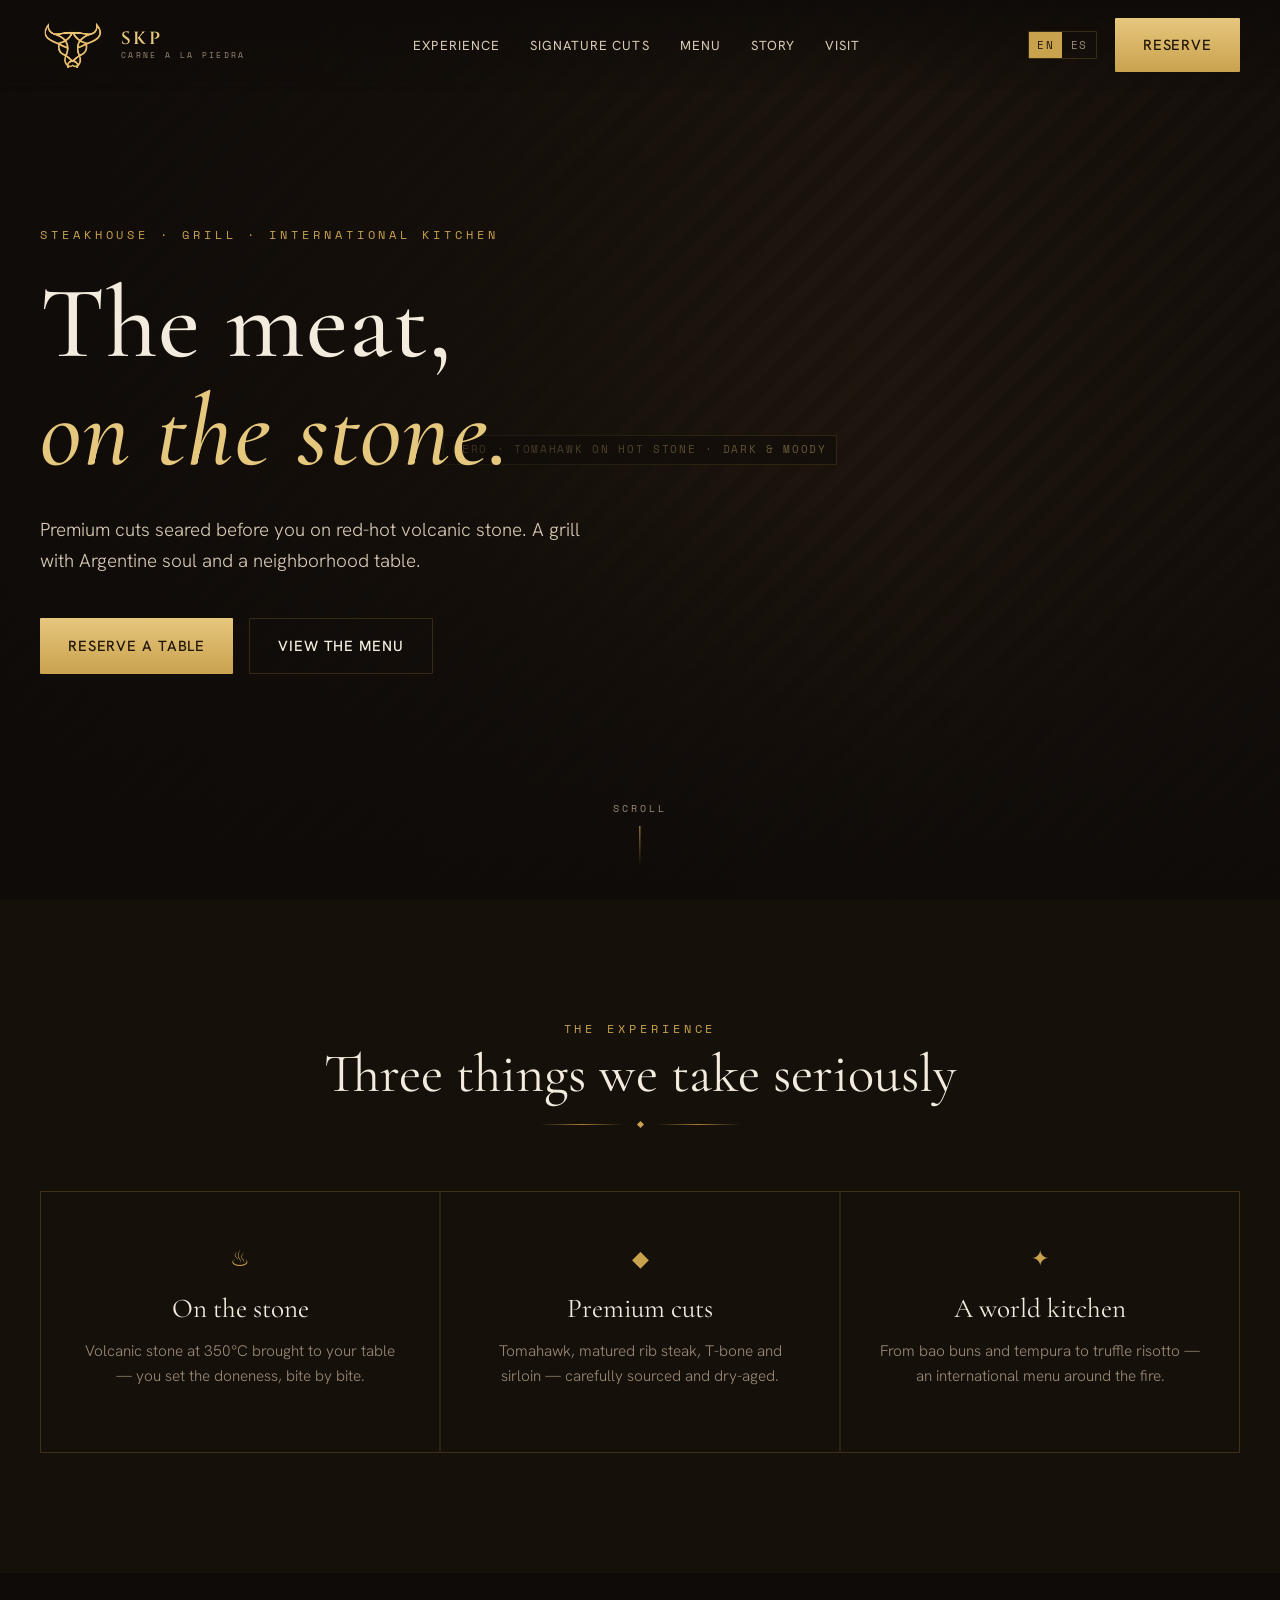
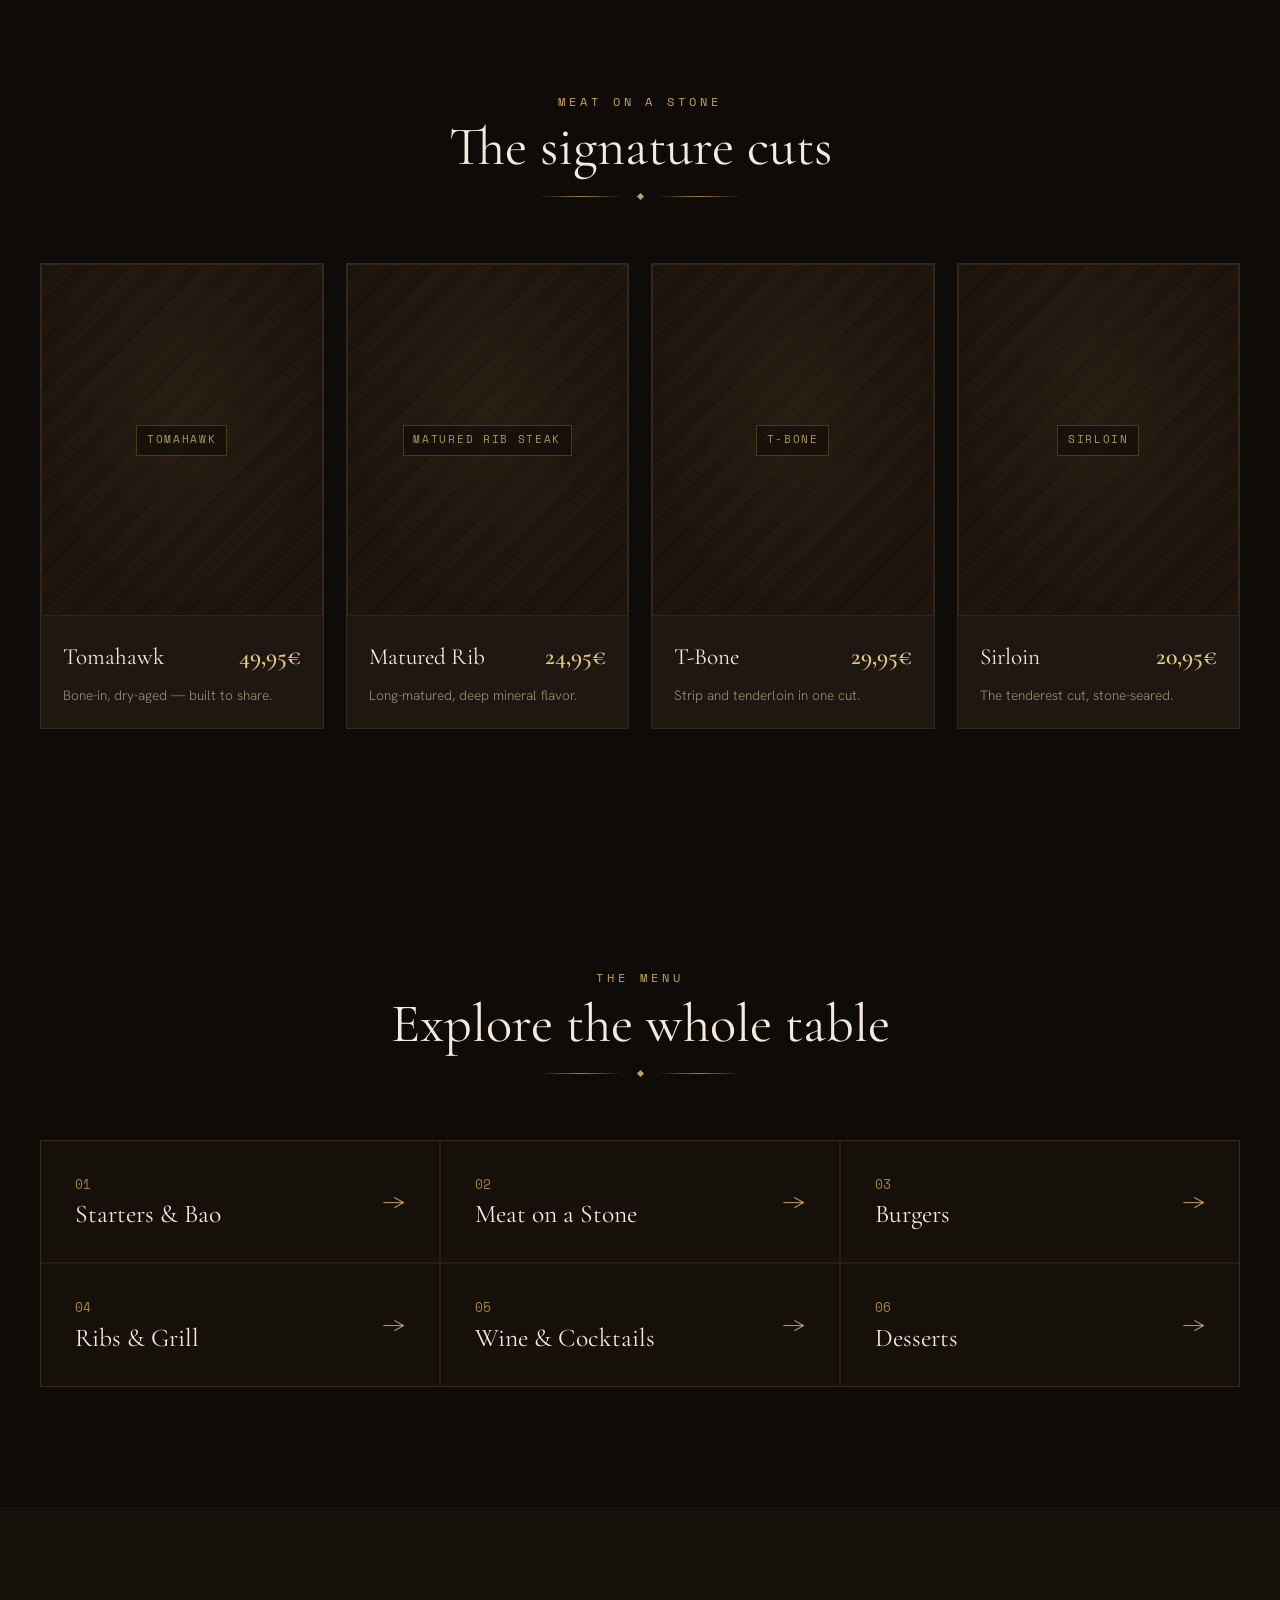
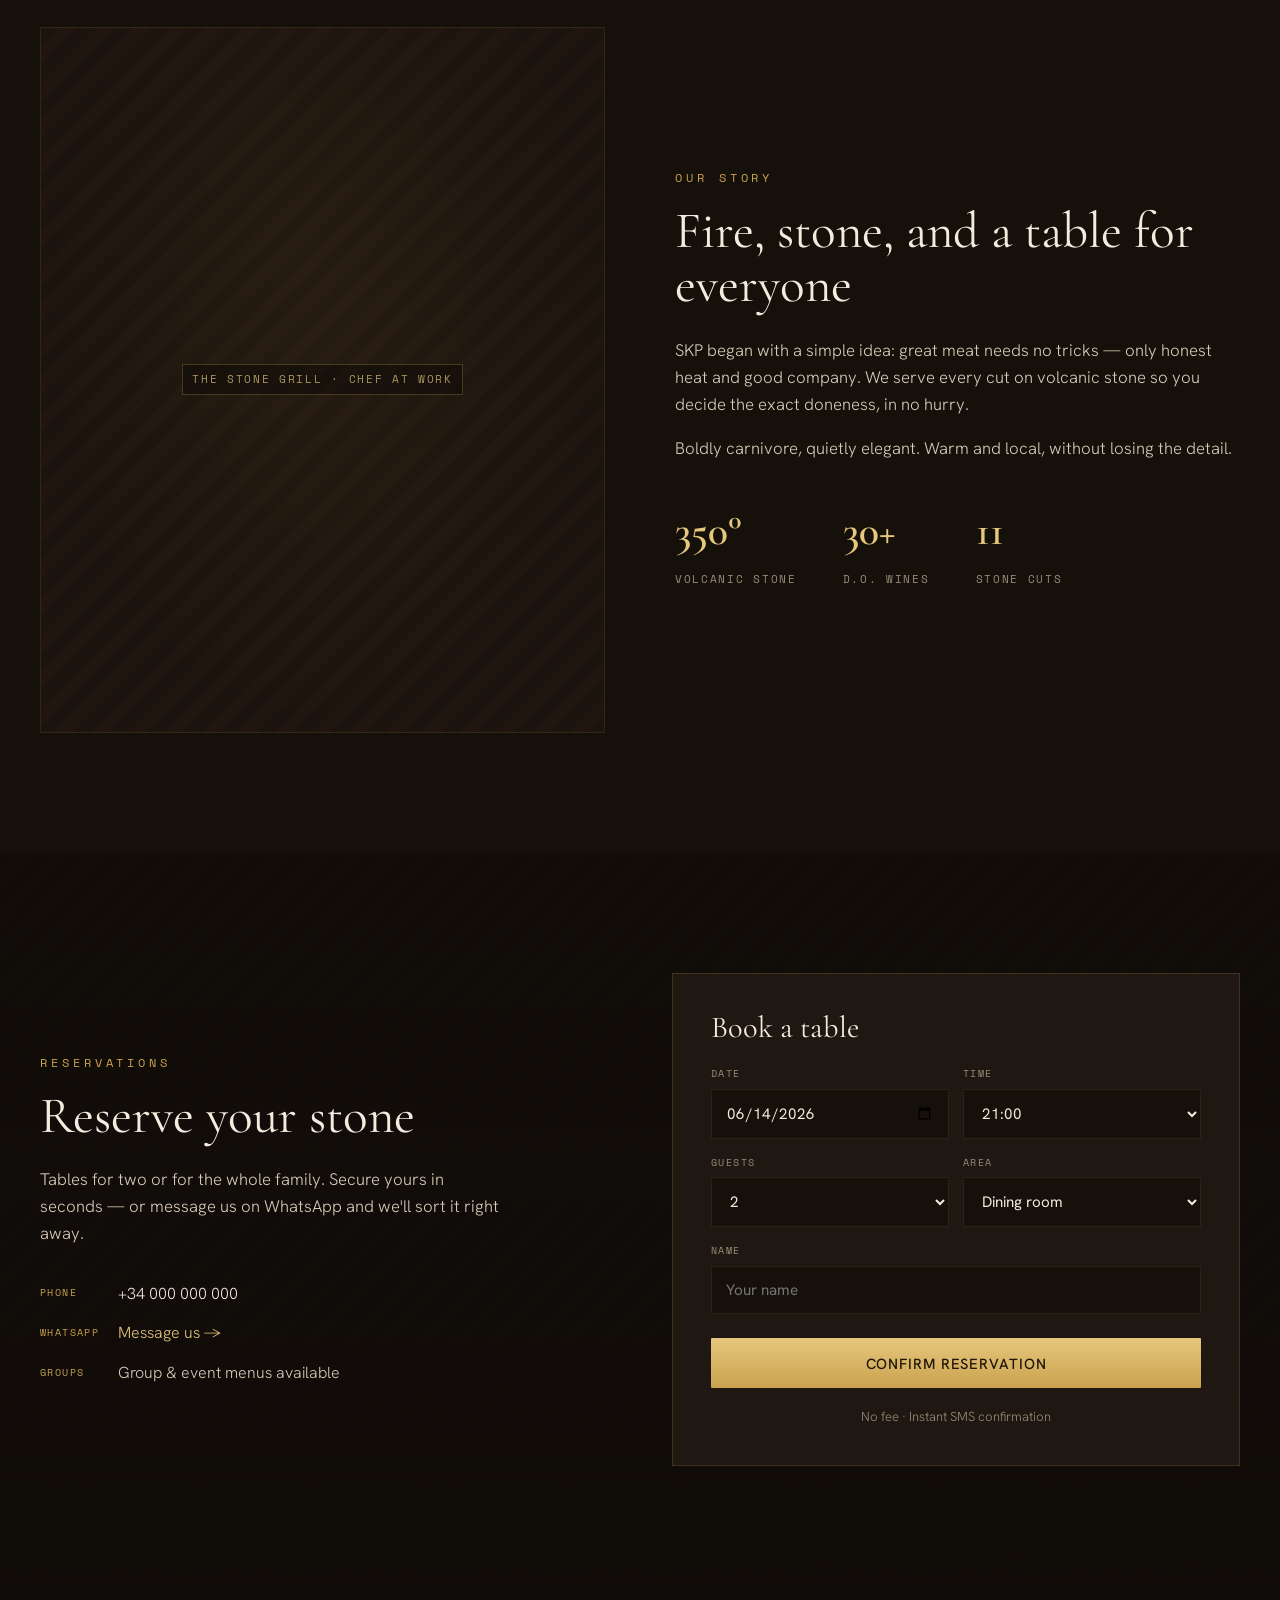
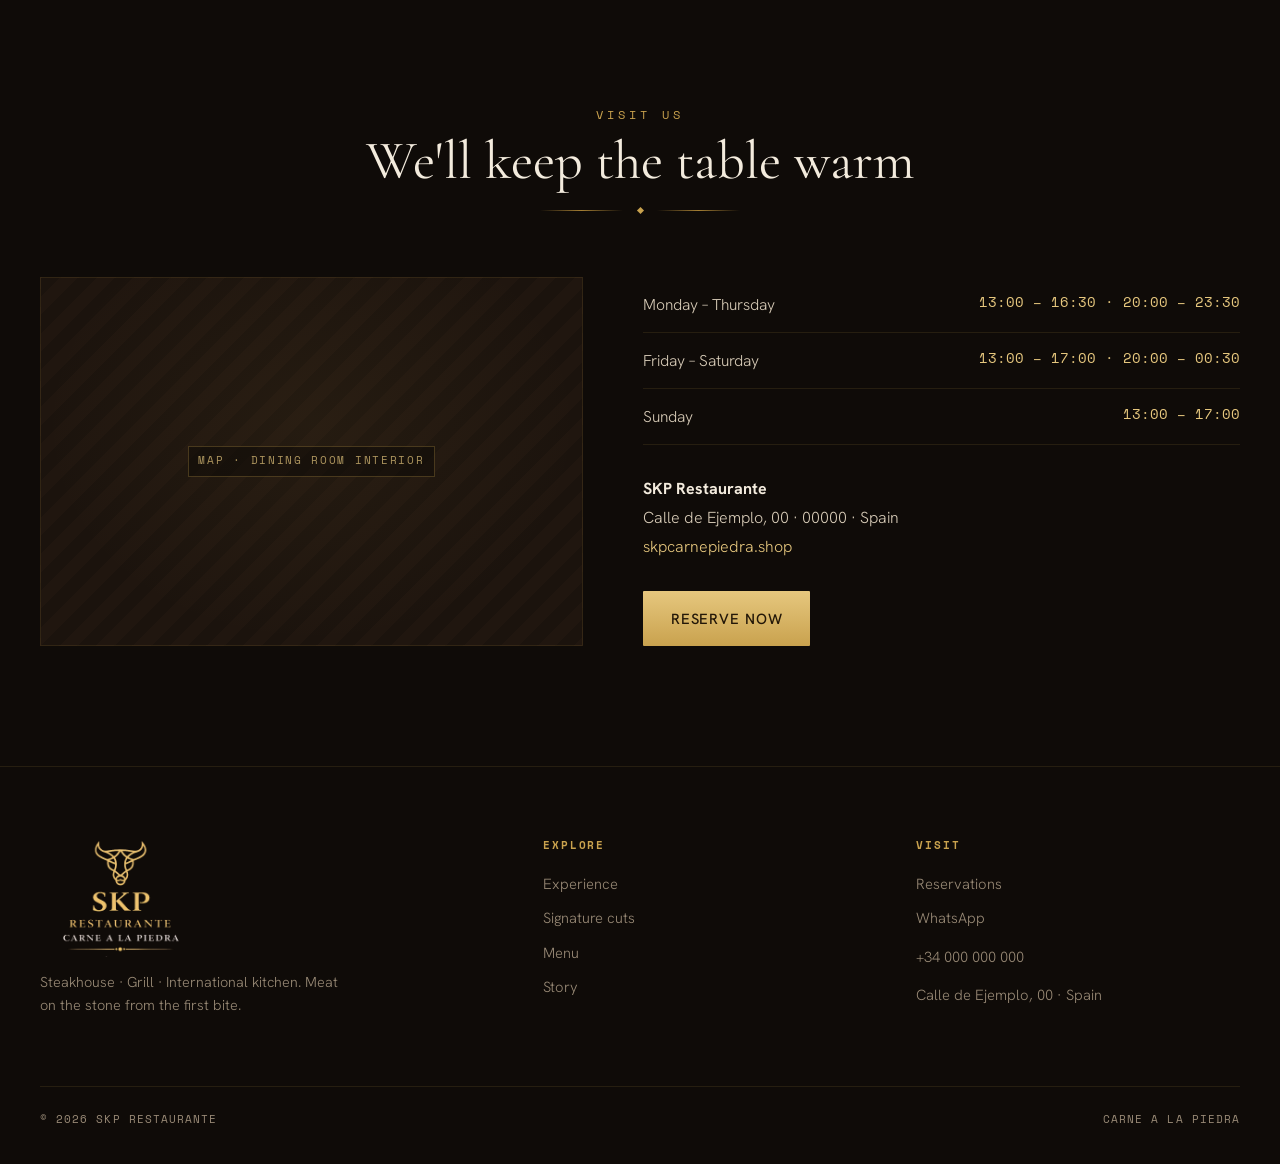
==== SKP Homepage.html @ 0aa17bb0 "initial version" ====
<!DOCTYPE html>
<html lang="en">
<head>
<meta charset="UTF-8">
<meta name="viewport" content="width=device-width, initial-scale=1.0">
<title>SKP Restaurante · Carne a la Piedra</title>
<link rel="stylesheet" href="assets/skp.css">
<style>
/* ===== Homepage ===== */
.wrap{max-width:1280px;margin:0 auto;padding:0 40px}
section{position:relative}

/* header */
.nav{position:fixed;top:0;left:0;right:0;z-index:50;transition:.35s;
  background:linear-gradient(180deg,rgba(15,11,8,.85),rgba(15,11,8,0));backdrop-filter:blur(2px)}
.nav.solid{background:rgba(15,11,8,.94);backdrop-filter:blur(10px);border-bottom:1px solid var(--line-soft)}
.nav-in{max-width:1280px;margin:0 auto;padding:18px 40px;display:flex;align-items:center;justify-content:space-between;gap:24px}
.nav-logo{display:flex;align-items:center;gap:12px}
.nav-logo img{height:46px;width:auto}
.nav-logo .wm{display:flex;flex-direction:column;line-height:1}
.nav-logo .wm b{font-family:var(--f-brand);font-weight:600;color:var(--gold-bright);letter-spacing:.14em;font-size:1.1rem}
.nav-logo .wm span{font-family:var(--f-mono);font-size:.52rem;letter-spacing:.28em;color:var(--muted);text-transform:uppercase;margin-top:3px}
.nav-links{display:flex;align-items:center;gap:30px;font-size:.82rem;letter-spacing:.08em;text-transform:uppercase;color:var(--smoke)}
.nav-links a{transition:.2s;font-weight:400}
.nav-links a:hover{color:var(--gold-bright)}
.nav-right{display:flex;align-items:center;gap:18px}
.nav-tog{display:none;background:none;border:none;color:var(--gold);font-size:1.5rem;cursor:pointer}

/* hero */
.hero{min-height:100vh;display:flex;align-items:center;overflow:hidden}
.hero .ph{position:absolute;inset:0;border:none}
.hero-grad{position:absolute;inset:0;background:
  linear-gradient(90deg,rgba(15,11,8,.92) 0%,rgba(15,11,8,.72) 38%,rgba(15,11,8,.35) 70%,rgba(15,11,8,.6) 100%),
  linear-gradient(0deg,rgba(15,11,8,.9),transparent 45%)}
.hero-in{position:relative;max-width:1280px;margin:0 auto;padding:0 40px;width:100%}
.hero-eye{margin-bottom:26px}
.hero h1{font-family:var(--f-display);font-weight:500;font-size:clamp(3rem,8vw,7rem);color:var(--cream);letter-spacing:.01em}
.hero h1 em{font-style:italic;color:var(--gold-bright);display:block}
.hero p.lead{max-width:540px;margin:30px 0 0;font-size:1.18rem;color:var(--smoke);font-weight:300}
.hero-cta{display:flex;gap:16px;margin-top:42px;flex-wrap:wrap}
.scroll-hint{position:absolute;bottom:34px;left:50%;transform:translateX(-50%);font-family:var(--f-mono);
  font-size:.6rem;letter-spacing:.3em;color:var(--muted);text-transform:uppercase;display:flex;flex-direction:column;align-items:center;gap:10px}
.scroll-hint::after{content:"";width:1px;height:40px;background:linear-gradient(var(--gold),transparent);animation:drop 2s infinite}
@keyframes drop{0%{opacity:0;transform:scaleY(.3)}50%{opacity:1}100%{opacity:0;transform:scaleY(1)}}

/* section heading */
.sec-head{text-align:center;max-width:720px;margin:0 auto 64px}
.sec-head .rule{margin:18px auto 0;max-width:200px}
.sec-head h2{font-family:var(--f-display);font-size:clamp(2.2rem,4.4vw,3.4rem);margin-top:8px}
.sec-pad{padding:120px 0}

/* pillars */
.pillars{display:grid;grid-template-columns:repeat(3,1fr);gap:2px;background:var(--line-soft);border:1px solid var(--line-soft)}
.pillar{background:var(--ink);padding:48px 38px;text-align:center}
.pillar .ic{font-family:var(--f-mono);color:var(--gold);font-size:1.4rem;margin-bottom:20px}
.pillar h3{font-family:var(--f-display);font-size:1.7rem;margin-bottom:14px;color:var(--cream)}
.pillar p{font-size:.96rem;color:var(--muted)}

/* signature cuts */
.cuts{display:grid;grid-template-columns:repeat(4,1fr);gap:22px}
.cut{background:var(--coal);border:1px solid var(--line-soft);transition:.3s}
.cut:hover{border-color:var(--line);transform:translateY(-4px)}
.cut .ph{aspect-ratio:4/5}
.cut-body{padding:22px}
.cut-body .top{display:flex;justify-content:space-between;align-items:baseline;gap:10px}
.cut h4{font-family:var(--f-display);font-size:1.45rem;color:var(--cream)}
.cut .price{font-family:var(--f-display);font-size:1.5rem;color:var(--gold-bright);font-weight:600;white-space:nowrap}
.cut p{font-size:.85rem;color:var(--muted);margin:8px 0 0}

/* menu teaser */
.teaser{background:var(--char)}
.cat-grid{display:grid;grid-template-columns:repeat(3,1fr);gap:2px;background:var(--line-soft);border:1px solid var(--line-soft)}
.cat{background:var(--ink);padding:34px;display:flex;justify-content:space-between;align-items:center;transition:.25s;cursor:pointer}
.cat:hover{background:var(--coal)}
.cat .n{font-family:var(--f-mono);color:var(--gold-deep);font-size:.8rem}
.cat h4{font-family:var(--f-display);font-size:1.6rem;margin-top:6px}
.cat .ar{color:var(--gold);font-size:1.3rem;transition:.25s}
.cat:hover .ar{transform:translateX(6px)}

/* story */
.story{display:grid;grid-template-columns:1fr 1fr;gap:70px;align-items:center}
.story .ph{aspect-ratio:4/5}
.story h2{font-family:var(--f-display);font-size:clamp(2.2rem,4vw,3.2rem);margin:18px 0 24px}
.story p{font-size:1.05rem;color:var(--smoke);margin-bottom:18px}
.story .stat-row{display:flex;gap:46px;margin-top:36px}
.story .stat b{font-family:var(--f-display);font-size:2.6rem;color:var(--gold-bright);display:block;font-weight:600}
.story .stat span{font-family:var(--f-mono);font-size:.66rem;letter-spacing:.16em;text-transform:uppercase;color:var(--muted)}

/* reservation band */
.reserve{background:
  linear-gradient(rgba(15,11,8,.82),rgba(15,11,8,.92)),
  repeating-linear-gradient(135deg,#1b130d 0,#1b130d 13px,#20160f 13px,#20160f 26px)}
.res-in{display:grid;grid-template-columns:1fr 1fr;gap:64px;align-items:center}
.res-card{background:var(--coal);border:1px solid var(--line);padding:38px}
.res-card h3{font-family:var(--f-display);font-size:1.9rem;margin-bottom:22px}
.field{margin-bottom:16px}
.field label{display:block;font-family:var(--f-mono);font-size:.62rem;letter-spacing:.14em;text-transform:uppercase;color:var(--muted);margin-bottom:7px}
.field input,.field select{width:100%;background:var(--ink);border:1px solid var(--line-soft);color:var(--cream);
  padding:13px 14px;font-family:var(--f-body);font-size:.95rem;border-radius:1px;transition:.2s}
.field input:focus,.field select:focus{outline:none;border-color:var(--gold)}
.field-row{display:grid;grid-template-columns:1fr 1fr;gap:14px}
.res-card .btn{width:100%;justify-content:center;margin-top:8px}
.res-alt{margin-top:18px;text-align:center;font-size:.82rem;color:var(--muted)}
.res-alt a{color:var(--gold-bright);border-bottom:1px solid var(--line)}
.res-copy h2{font-family:var(--f-display);font-size:clamp(2.2rem,4vw,3.2rem);margin:18px 0 22px}
.res-copy p{font-size:1.05rem;color:var(--smoke);max-width:460px}
.res-contact{margin-top:34px;display:flex;flex-direction:column;gap:14px}
.res-contact .row{display:flex;align-items:center;gap:14px;font-size:1rem}
.res-contact .row .k{font-family:var(--f-mono);font-size:.62rem;letter-spacing:.14em;text-transform:uppercase;color:var(--gold);width:64px}

/* visit */
.visit{display:grid;grid-template-columns:1fr 1.1fr;gap:60px;align-items:stretch}
.visit .ph{min-height:360px}
.hours{display:flex;flex-direction:column;gap:0}
.hours .hrow{display:flex;justify-content:space-between;padding:15px 0;border-bottom:1px solid var(--line-soft);font-size:.98rem}
.hours .hrow span:first-child{color:var(--smoke)}
.hours .hrow span:last-child{color:var(--gold-bright);font-family:var(--f-mono);font-size:.85rem}
.hours .addr{margin-top:30px;font-size:1rem;color:var(--smoke);line-height:1.8}

/* footer */
footer{background:var(--char);border-top:1px solid var(--line-soft);padding:70px 0 36px}
.foot-top{display:grid;grid-template-columns:1.4fr 1fr 1fr;gap:50px;align-items:start}
.foot-logo img{height:120px;width:auto;margin-bottom:8px}
.foot-col h5{font-family:var(--f-mono);font-size:.66rem;letter-spacing:.18em;text-transform:uppercase;color:var(--gold);margin:0 0 18px}
.foot-col a,.foot-col p{display:block;font-size:.92rem;color:var(--muted);margin-bottom:11px;transition:.2s}
.foot-col a:hover{color:var(--gold-bright)}
.foot-bottom{margin-top:54px;padding-top:24px;border-top:1px solid var(--line-soft);display:flex;justify-content:space-between;font-family:var(--f-mono);font-size:.66rem;letter-spacing:.1em;color:var(--muted);text-transform:uppercase}

@media(max-width:900px){
  .wrap,.nav-in,.hero-in{padding-left:20px;padding-right:20px}
  .nav-links{display:none}
  .nav-tog{display:block}
  /* Compact nav logo on mobile — hide subtitle, shrink logo */
  .nav-logo img{height:36px}
  .nav-logo{gap:8px}
  .nav-logo .wm span{display:none}
  .nav-logo .wm b{font-size:.95rem}
  .nav-in{padding-top:13px;padding-bottom:13px;gap:12px}
  /* Compact right side */
  .nav-right{gap:10px}
  /* Sections */
  .pillars,.cuts,.cat-grid{grid-template-columns:1fr}
  .story,.res-in,.visit{grid-template-columns:1fr;gap:40px}
  .sec-pad{padding:72px 0}
  .sec-head{margin-bottom:44px}
  /* Shorter image placeholders on mobile */
  .cut .ph{aspect-ratio:3/2}
  .story .ph,.visit .ph{aspect-ratio:16/9}
  /* Hero */
  .hero-in{padding-top:100px}
  .hero p.lead{font-size:1rem}
  .hero-cta{flex-direction:column;gap:12px}
  .hero-cta .btn{width:100%;justify-content:center;text-align:center}
  /* Story stats */
  .story .stat-row{gap:28px}
  .story .stat b{font-size:2rem}
  /* Reservation form — stack field pairs */
  .field-row{grid-template-columns:1fr}
  .res-card{padding:26px 20px}
  /* Visit hours — allow time to wrap */
  .hours .hrow{flex-direction:column;gap:4px;align-items:flex-start}
  .hours .hrow span:last-child{font-size:.8rem}
  /* Footer */
  .foot-top{grid-template-columns:1fr;gap:36px}
  .foot-bottom{flex-direction:column;gap:10px}
  .foot-logo img{height:88px}
  /* Scroll anchor offset for fixed nav (~66px) */
  #experience,#cuts,#story,#reserve,#visit{scroll-margin-top:70px}
  /* Reduce section heading gap */
  .cat{padding:22px 20px}
  .cat h4{font-size:1.35rem}
  /* Pillar padding */
  .pillar{padding:36px 24px}
}
</style>
</head>
<body>

<!-- NAV -->
<nav class="nav" id="nav">
  <div class="nav-in">
    <a class="nav-logo" href="#top">
      <img src="assets/skp-bull.png" alt="SKP">
      <span class="wm"><b>SKP</b><span data-es="Carne a la Piedra">Carne a la Piedra</span></span>
    </a>
    <div class="nav-links">
      <a href="#experience" data-es="Experiencia">Experience</a>
      <a href="#cuts" data-es="Cortes">Signature Cuts</a>
      <a href="SKP Menu.html" data-es="Carta">Menu</a>
      <a href="#story" data-es="Historia">Story</a>
      <a href="#visit" data-es="Visítanos">Visit</a>
    </div>
    <div class="nav-right">
      <div class="lang-pick">
        <button class="lang-btn" data-lang="en">EN</button>
        <button class="lang-btn" data-lang="es">ES</button>
      </div>
      <a href="#reserve" class="btn btn-gold" data-es="Reservar">Reserve</a>
    </div>
  </div>
</nav>

<span id="top"></span>

<!-- HERO -->
<header class="hero">
  <div class="ph" data-label="HERO · TOMAHAWK ON HOT STONE · DARK & MOODY"></div>
  <div class="hero-grad"></div>
  <div class="hero-in">
    <div class="eyebrow hero-eye" data-es="Steakhouse · Parrilla · Cocina Internacional">Steakhouse · Grill · International Kitchen</div>
    <h1><span data-es="La carne,">The meat,</span><em data-es="sobre la piedra.">on the stone.</em></h1>
    <p class="lead" data-es="Cortes premium sellados ante ti sobre piedra volcánica al rojo. Una parrilla con alma argentina y mesa de barrio.">Premium cuts seared before you on red-hot volcanic stone. A grill with Argentine soul and a neighborhood table.</p>
    <div class="hero-cta">
      <a href="#reserve" class="btn btn-gold" data-es="Reservar mesa">Reserve a table</a>
      <a href="SKP Menu.html" class="btn btn-ghost" data-es="Ver la carta">View the menu</a>
    </div>
  </div>
  <div class="scroll-hint" data-es="Desliza">Scroll</div>
</header>

<!-- EXPERIENCE -->
<section id="experience" class="sec-pad">
  <div class="wrap">
    <div class="sec-head">
      <div class="eyebrow" data-es="La experiencia">The experience</div>
      <h2 data-es="Tres cosas que hacemos en serio">Three things we take seriously</h2>
      <div class="rule"><span class="dot"></span></div>
    </div>
    <div class="pillars">
      <div class="pillar">
        <div class="ic">♨</div>
        <h3 data-es="A la piedra">On the stone</h3>
        <p data-es="Piedra volcánica a 350°C servida en tu mesa: tú marcas el punto, bocado a bocado.">Volcanic stone at 350°C brought to your table — you set the doneness, bite by bite.</p>
      </div>
      <div class="pillar">
        <div class="ic">◆</div>
        <h3 data-es="Cortes premium">Premium cuts</h3>
        <p data-es="Tomahawk, chuletón madurado, T-bone y solomillo seleccionados de ganadería y maduración cuidada.">Tomahawk, matured rib steak, T-bone and sirloin — carefully sourced and dry-aged.</p>
      </div>
      <div class="pillar">
        <div class="ic">✦</div>
        <h3 data-es="Cocina del mundo">A world kitchen</h3>
        <p data-es="De los bao y la tempura al risotto de trufa: una carta internacional alrededor de la brasa.">From bao buns and tempura to truffle risotto — an international menu around the fire.</p>
      </div>
    </div>
  </div>
</section>

<!-- SIGNATURE CUTS -->
<section id="cuts" class="sec-pad" style="background:var(--char)">
  <div class="wrap">
    <div class="sec-head">
      <div class="eyebrow" data-es="Carnes a la piedra">Meat on a stone</div>
      <h2 data-es="Los cortes de la casa">The signature cuts</h2>
      <div class="rule"><span class="dot"></span></div>
    </div>
    <div class="cuts">
      <article class="cut">
        <div class="ph" data-label="TOMAHAWK"></div>
        <div class="cut-body">
          <div class="top"><h4>Tomahawk</h4><span class="price">49,95€</span></div>
          <p data-es="Buey madurado al hueso, para compartir.">Bone-in, dry-aged — built to share.</p>
        </div>
      </article>
      <article class="cut">
        <div class="ph" data-label="MATURED RIB STEAK"></div>
        <div class="cut-body">
          <div class="top"><h4 data-es="Chuletón madurado">Matured Rib</h4><span class="price">24,95€</span></div>
          <p data-es="Maduración prolongada, sabor profundo.">Long-matured, deep mineral flavor.</p>
        </div>
      </article>
      <article class="cut">
        <div class="ph" data-label="T-BONE"></div>
        <div class="cut-body">
          <div class="top"><h4>T-Bone</h4><span class="price">29,95€</span></div>
          <p data-es="Lomo y solomillo en un solo corte.">Strip and tenderloin in one cut.</p>
        </div>
      </article>
      <article class="cut">
        <div class="ph" data-label="SIRLOIN"></div>
        <div class="cut-body">
          <div class="top"><h4 data-es="Solomillo">Sirloin</h4><span class="price">20,95€</span></div>
          <p data-es="El corte más tierno, sobre piedra.">The tenderest cut, stone-seared.</p>
        </div>
      </article>
    </div>
  </div>
</section>

<!-- MENU TEASER -->
<section class="teaser sec-pad">
  <div class="wrap">
    <div class="sec-head">
      <div class="eyebrow" data-es="La carta">The menu</div>
      <h2 data-es="Explora toda la mesa">Explore the whole table</h2>
      <div class="rule"><span class="dot"></span></div>
    </div>
    <div class="cat-grid">
      <a class="cat" href="SKP Menu.html">
        <div><div class="n">01</div><h4 data-es="Entrantes &amp; Bao">Starters &amp; Bao</h4></div><span class="ar">→</span>
      </a>
      <a class="cat" href="SKP Menu.html">
        <div><div class="n">02</div><h4 data-es="Carnes a la Piedra">Meat on a Stone</h4></div><span class="ar">→</span>
      </a>
      <a class="cat" href="SKP Menu.html">
        <div><div class="n">03</div><h4 data-es="Hamburguesas">Burgers</h4></div><span class="ar">→</span>
      </a>
      <a class="cat" href="SKP Menu.html">
        <div><div class="n">04</div><h4 data-es="Costillas &amp; Parrilla">Ribs &amp; Grill</h4></div><span class="ar">→</span>
      </a>
      <a class="cat" href="SKP Menu.html">
        <div><div class="n">05</div><h4 data-es="Vinos &amp; Cócteles">Wine &amp; Cocktails</h4></div><span class="ar">→</span>
      </a>
      <a class="cat" href="SKP Menu.html">
        <div><div class="n">06</div><h4 data-es="Postres">Desserts</h4></div><span class="ar">→</span>
      </a>
    </div>
  </div>
</section>

<!-- STORY -->
<section id="story" class="sec-pad">
  <div class="wrap">
    <div class="story">
      <div class="ph" data-label="THE STONE GRILL · CHEF AT WORK"></div>
      <div>
        <div class="eyebrow" data-es="Nuestra historia">Our story</div>
        <h2 data-es="Fuego, piedra y una mesa para todos">Fire, stone, and a table for everyone</h2>
        <p data-es="SKP nació de una idea simple: la mejor carne no necesita artificio, solo calor honesto y buena compañía. Servimos cada corte sobre piedra volcánica para que tú decidas el punto exacto, sin prisa.">SKP began with a simple idea: great meat needs no tricks — only honest heat and good company. We serve every cut on volcanic stone so you decide the exact doneness, in no hurry.</p>
        <p data-es="Lo carnívoro, con elegancia. Lo cercano, sin perder el detalle.">Boldly carnivore, quietly elegant. Warm and local, without losing the detail.</p>
        <div class="stat-row">
          <div class="stat"><b>350°</b><span data-es="Piedra volcánica">Volcanic stone</span></div>
          <div class="stat"><b>30+</b><span data-es="Vinos D.O.">D.O. wines</span></div>
          <div class="stat"><b>11</b><span data-es="Cortes a la piedra">Stone cuts</span></div>
        </div>
      </div>
    </div>
  </div>
</section>

<!-- RESERVE -->
<section id="reserve" class="reserve sec-pad">
  <div class="wrap">
    <div class="res-in">
      <div class="res-copy">
        <div class="eyebrow" data-es="Reservas">Reservations</div>
        <h2 data-es="Reserva tu piedra">Reserve your stone</h2>
        <p data-es="Mesas para dos o para toda la familia. Asegura la tuya en segundos — o escríbenos por WhatsApp y lo arreglamos al momento.">Tables for two or for the whole family. Secure yours in seconds — or message us on WhatsApp and we'll sort it right away.</p>
        <div class="res-contact">
          <div class="row"><span class="k" data-es="Tel.">Phone</span><a href="tel:+34000000000" style="color:var(--cream)">+34 000 000 000</a></div>
          <div class="row"><span class="k">WhatsApp</span><a href="https://wa.me/34000000000" style="color:var(--gold-bright)" data-es="Escríbenos →">Message us →</a></div>
          <div class="row"><span class="k" data-es="Grupos">Groups</span><span style="color:var(--smoke)" data-es="Menús para grupos y eventos">Group &amp; event menus available</span></div>
        </div>
      </div>
      <div class="res-card">
        <h3 data-es="Pide tu mesa">Book a table</h3>
        <div class="field-row">
          <div class="field"><label data-es="Fecha">Date</label><input type="date" value="2026-06-14"></div>
          <div class="field"><label data-es="Hora">Time</label>
            <select><option>13:30</option><option>14:00</option><option>14:30</option><option selected>21:00</option><option>21:30</option><option>22:00</option></select>
          </div>
        </div>
        <div class="field-row">
          <div class="field"><label data-es="Comensales">Guests</label>
            <select><option>1</option><option selected>2</option><option>3</option><option>4</option><option>5</option><option>6</option><option data-es="7 o más">7+</option></select>
          </div>
          <div class="field"><label data-es="Zona">Area</label>
            <select><option data-es="Salón">Dining room</option><option data-es="Terraza">Terrace</option><option data-es="Barra">Bar</option></select>
          </div>
        </div>
        <div class="field"><label data-es="Nombre">Name</label><input type="text" placeholder="Your name" data-es-ph="Tu nombre"></div>
        <button class="btn btn-gold" data-es="Confirmar reserva">Confirm reservation</button>
        <div class="res-alt" data-es="Sin coste · Confirmación inmediata por SMS">No fee · Instant SMS confirmation</div>
      </div>
    </div>
  </div>
</section>

<!-- VISIT -->
<section id="visit" class="sec-pad" style="background:var(--char)">
  <div class="wrap">
    <div class="sec-head">
      <div class="eyebrow" data-es="Visítanos">Visit us</div>
      <h2 data-es="Te esperamos en la mesa">We'll keep the table warm</h2>
      <div class="rule"><span class="dot"></span></div>
    </div>
    <div class="visit">
      <div class="ph" data-label="MAP · DINING ROOM INTERIOR"></div>
      <div>
        <div class="hours">
          <div class="hrow"><span data-es="Lunes – Jueves">Monday – Thursday</span><span>13:00 – 16:30 · 20:00 – 23:30</span></div>
          <div class="hrow"><span data-es="Viernes – Sábado">Friday – Saturday</span><span>13:00 – 17:00 · 20:00 – 00:30</span></div>
          <div class="hrow"><span data-es="Domingo">Sunday</span><span>13:00 – 17:00</span></div>
          <div class="addr">
            <strong style="color:var(--cream)" data-es="SKP Restaurante">SKP Restaurante</strong><br>
            <span data-es="Calle de Ejemplo, 00 · 00000 · España">Calle de Ejemplo, 00 · 00000 · Spain</span><br>
            <a href="https://skpcarnepiedra.shop/" style="color:var(--gold-bright)">skpcarnepiedra.shop</a>
          </div>
          <a href="#reserve" class="btn btn-gold" style="margin-top:30px;align-self:flex-start" data-es="Reservar ahora">Reserve now</a>
        </div>
      </div>
    </div>
  </div>
</section>

<!-- FOOTER -->
<footer>
  <div class="wrap">
    <div class="foot-top">
      <div class="foot-logo">
        <img src="assets/skp-lockup.png" alt="SKP Restaurante · Carne a la Piedra">
        <p style="color:var(--muted);max-width:300px;font-size:.9rem" data-es="Steakhouse · Parrilla · Cocina internacional. Carne a la piedra desde el primer bocado.">Steakhouse · Grill · International kitchen. Meat on the stone from the first bite.</p>
      </div>
      <div class="foot-col">
        <h5 data-es="Explora">Explore</h5>
        <a href="#experience" data-es="Experiencia">Experience</a>
        <a href="#cuts" data-es="Cortes">Signature cuts</a>
        <a href="SKP Menu.html" data-es="Carta">Menu</a>
        <a href="#story" data-es="Historia">Story</a>
      </div>
      <div class="foot-col">
        <h5 data-es="Visítanos">Visit</h5>
        <a href="#reserve" data-es="Reservas">Reservations</a>
        <a href="https://wa.me/34000000000">WhatsApp</a>
        <p>+34 000 000 000</p>
        <p data-es="Calle de Ejemplo, 00 · España">Calle de Ejemplo, 00 · Spain</p>
      </div>
    </div>
    <div class="foot-bottom">
      <span>© 2026 SKP Restaurante</span>
      <span data-es="Carne a la Piedra">Carne a la Piedra</span>
    </div>
  </div>
</footer>

<script src="assets/skp-lang.js"></script>
<script>
  var nav=document.getElementById('nav');
  window.addEventListener('scroll',function(){ nav.classList.toggle('solid', window.scrollY>40); });
</script>
</body>
</html>
---- assets/skp.css ----
/* ============================================================
   SKP RESTAURANTE — shared brand system
   ============================================================ */
@import url('https://fonts.googleapis.com/css2?family=Cinzel:wght@500;600;700&family=Cormorant+Garamond:ital,wght@0,400;0,500;0,600;1,400;1,500&family=Hanken+Grotesk:wght@300;400;500;600;700&family=Space+Mono:wght@400;700&display=swap');

:root{
  --char:#0F0B08; --ink:#16100B; --coal:#1F1711; --ember:#2A1F17; --ember2:#352519;
  --gold:#C9A24E; --gold-bright:#E6C77E; --gold-deep:#A47E33;
  --cream:#F3EBDD; --bone:#E8DCC8; --smoke:#D8CCB8; --muted:#9A8B77;
  --wine:#8A332E;
  --line:rgba(201,162,78,.20);
  --line-soft:rgba(201,162,78,.12);
  --f-brand:'Cinzel',serif;
  --f-display:'Cormorant Garamond',serif;
  --f-body:'Hanken Grotesk',system-ui,sans-serif;
  --f-mono:'Space Mono',ui-monospace,monospace;
}

*{box-sizing:border-box}
html{scroll-behavior:smooth}
body{margin:0;font-family:var(--f-body);background:var(--ink);color:var(--smoke);
  -webkit-font-smoothing:antialiased;line-height:1.6;font-weight:300}

h1,h2,h3,h4{margin:0;font-weight:400;line-height:1.05;color:var(--cream)}
a{color:inherit;text-decoration:none}
img{display:block;max-width:100%}

/* ---- brand typographic helpers ---- */
.brand-caps{font-family:var(--f-brand);text-transform:uppercase}
.eyebrow{font-family:var(--f-mono);font-size:.72rem;letter-spacing:.34em;text-transform:uppercase;
  color:var(--gold);font-weight:400}
.display{font-family:var(--f-display);font-weight:500;line-height:1.02;letter-spacing:.005em;color:var(--cream)}
.display em{font-style:italic;color:var(--gold-bright)}

/* ---- gold hairline divider with diamond ---- */
.rule{display:flex;align-items:center;gap:.9rem;color:var(--gold-deep)}
.rule::before,.rule::after{content:"";height:1px;flex:1;background:linear-gradient(90deg,transparent,var(--gold-deep),transparent)}
.rule .dot{width:5px;height:5px;background:var(--gold);transform:rotate(45deg)}

/* ---- buttons ---- */
.btn{display:inline-flex;align-items:center;gap:.6em;font-family:var(--f-body);font-weight:500;
  font-size:.92rem;letter-spacing:.06em;text-transform:uppercase;cursor:pointer;border:none;
  padding:1.05em 1.9em;transition:.25s ease;border-radius:1px}
.btn-gold{background:linear-gradient(180deg,var(--gold-bright),var(--gold));color:#231708}
.btn-gold:hover{background:var(--gold-bright);transform:translateY(-2px);box-shadow:0 12px 30px -12px rgba(201,162,78,.6)}
.btn-ghost{background:transparent;color:var(--cream);border:1px solid var(--line)}
.btn-ghost:hover{border-color:var(--gold);color:var(--gold-bright)}

/* ---- image placeholder ("drop a photo here") ---- */
.ph{position:relative;overflow:hidden;background:
  repeating-linear-gradient(135deg,#1b130d 0,#1b130d 13px,#20160f 13px,#20160f 26px);
  border:1px solid var(--line-soft);display:flex;align-items:center;justify-content:center}
.ph::before{content:"";position:absolute;inset:0;background:radial-gradient(ellipse at 50% 40%,rgba(201,162,78,.06),transparent 70%)}
.ph::after{content:attr(data-label);position:relative;font-family:var(--f-mono);font-size:.66rem;
  letter-spacing:.16em;text-transform:uppercase;color:rgba(230,199,126,.72);text-align:center;
  padding:.6em .9em;border:1px solid rgba(201,162,78,.28);background:rgba(10,7,5,.45);max-width:80%;line-height:1.5}

/* ---- menu/label chips ---- */
.chip{display:inline-flex;align-items:center;gap:.4em;font-family:var(--f-mono);font-size:.62rem;
  letter-spacing:.1em;text-transform:uppercase;padding:.3em .6em;border:1px solid var(--line);
  color:var(--gold);border-radius:1px;white-space:nowrap}
.chip.rec{color:var(--gold-bright);border-color:var(--gold)}
.chip.spicy{color:#E89A8E;border-color:rgba(138,51,46,.6)}
.chip.veg{color:#9FC08B;border-color:rgba(120,160,100,.5)}
.chip.stone{color:var(--gold-bright);border-color:var(--gold)}

/* allergen micro tag */
.alg{font-family:var(--f-mono);font-size:.6rem;letter-spacing:.06em;color:var(--muted);text-transform:lowercase}

::selection{background:var(--gold);color:#231708}

/* scrollbar */
::-webkit-scrollbar{width:10px;height:10px}
::-webkit-scrollbar-track{background:var(--char)}
::-webkit-scrollbar-thumb{background:var(--ember2);border-radius:0}
::-webkit-scrollbar-thumb:hover{background:var(--gold-deep)}

/* ---- language picker ---- */
.lang-pick{display:inline-flex;border:1px solid var(--line);border-radius:1px;overflow:hidden}
.lang-btn{font-family:var(--f-mono);font-size:.66rem;letter-spacing:.12em;background:transparent;
  color:var(--muted);border:none;padding:.5em .8em;cursor:pointer;transition:.2s}
.lang-btn[aria-pressed="true"]{background:var(--gold);color:#231708}
.lang-btn:not([aria-pressed="true"]):hover{color:var(--gold-bright)}
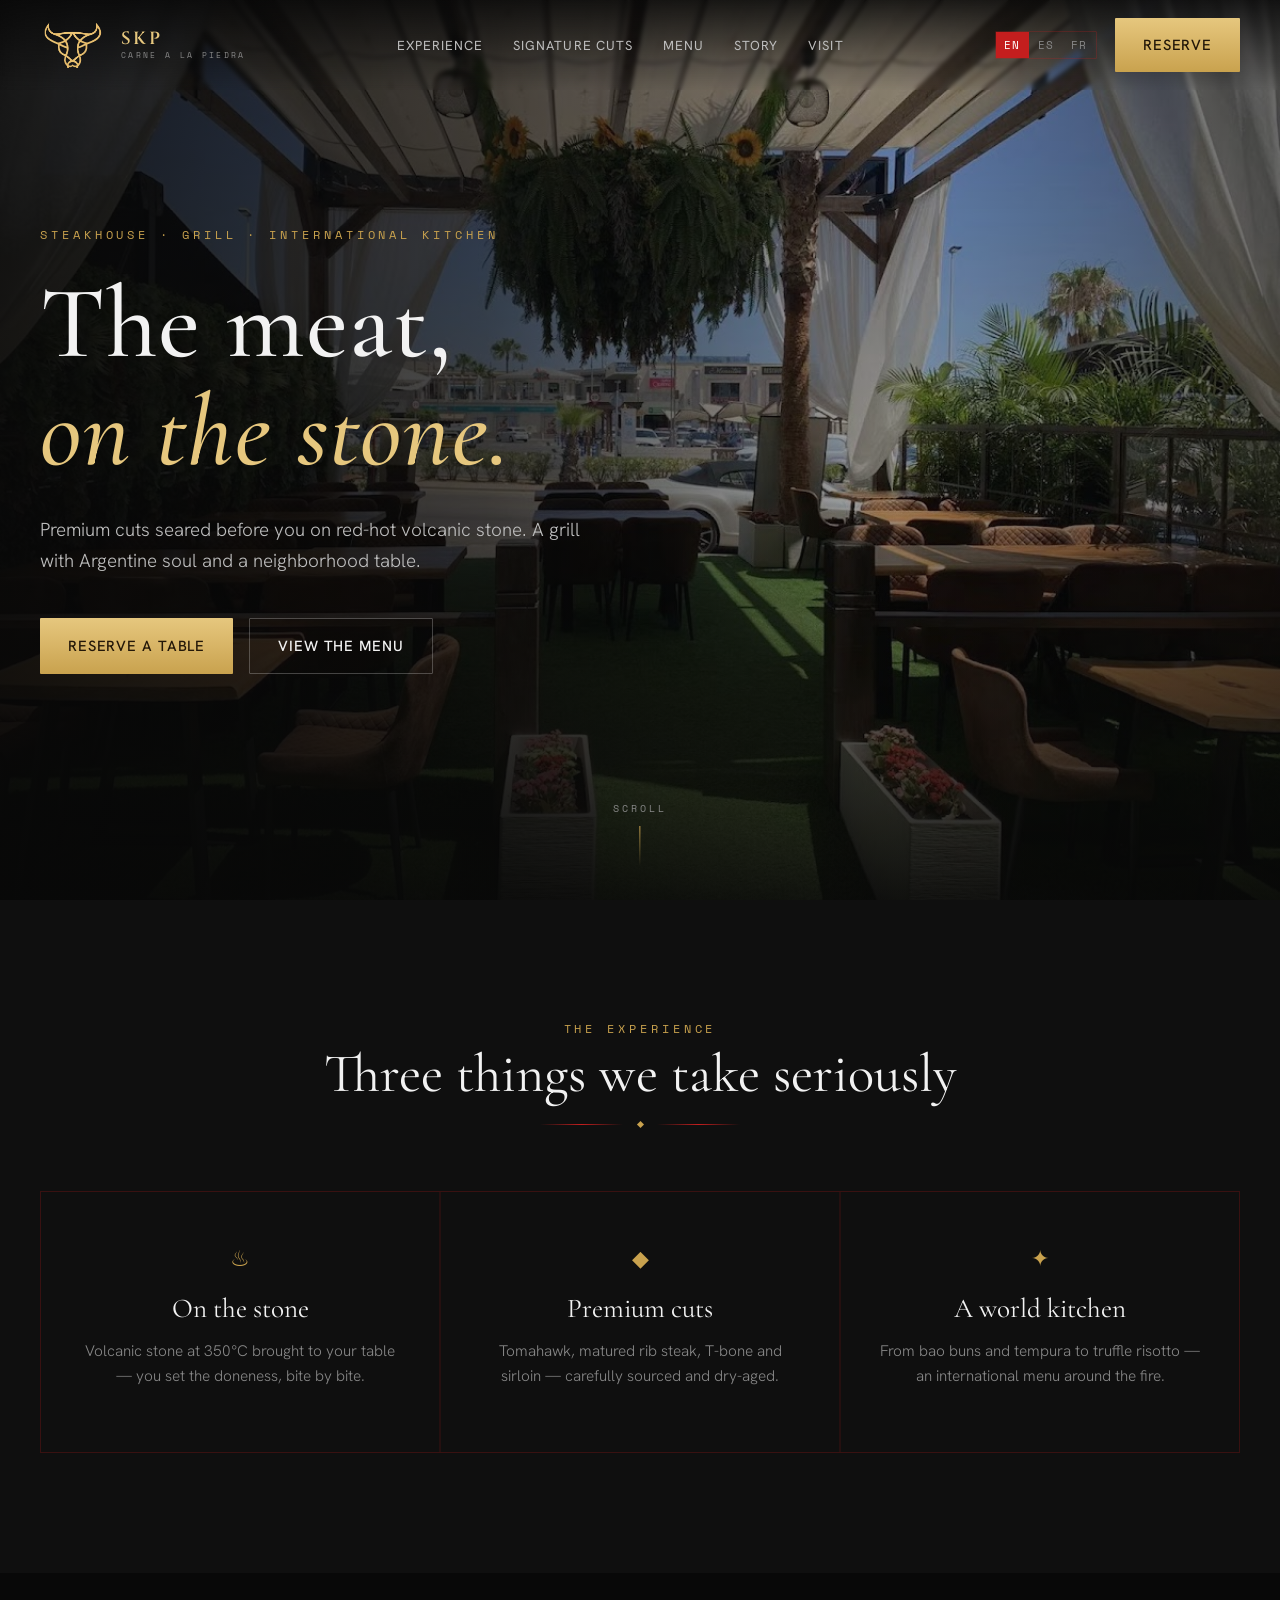
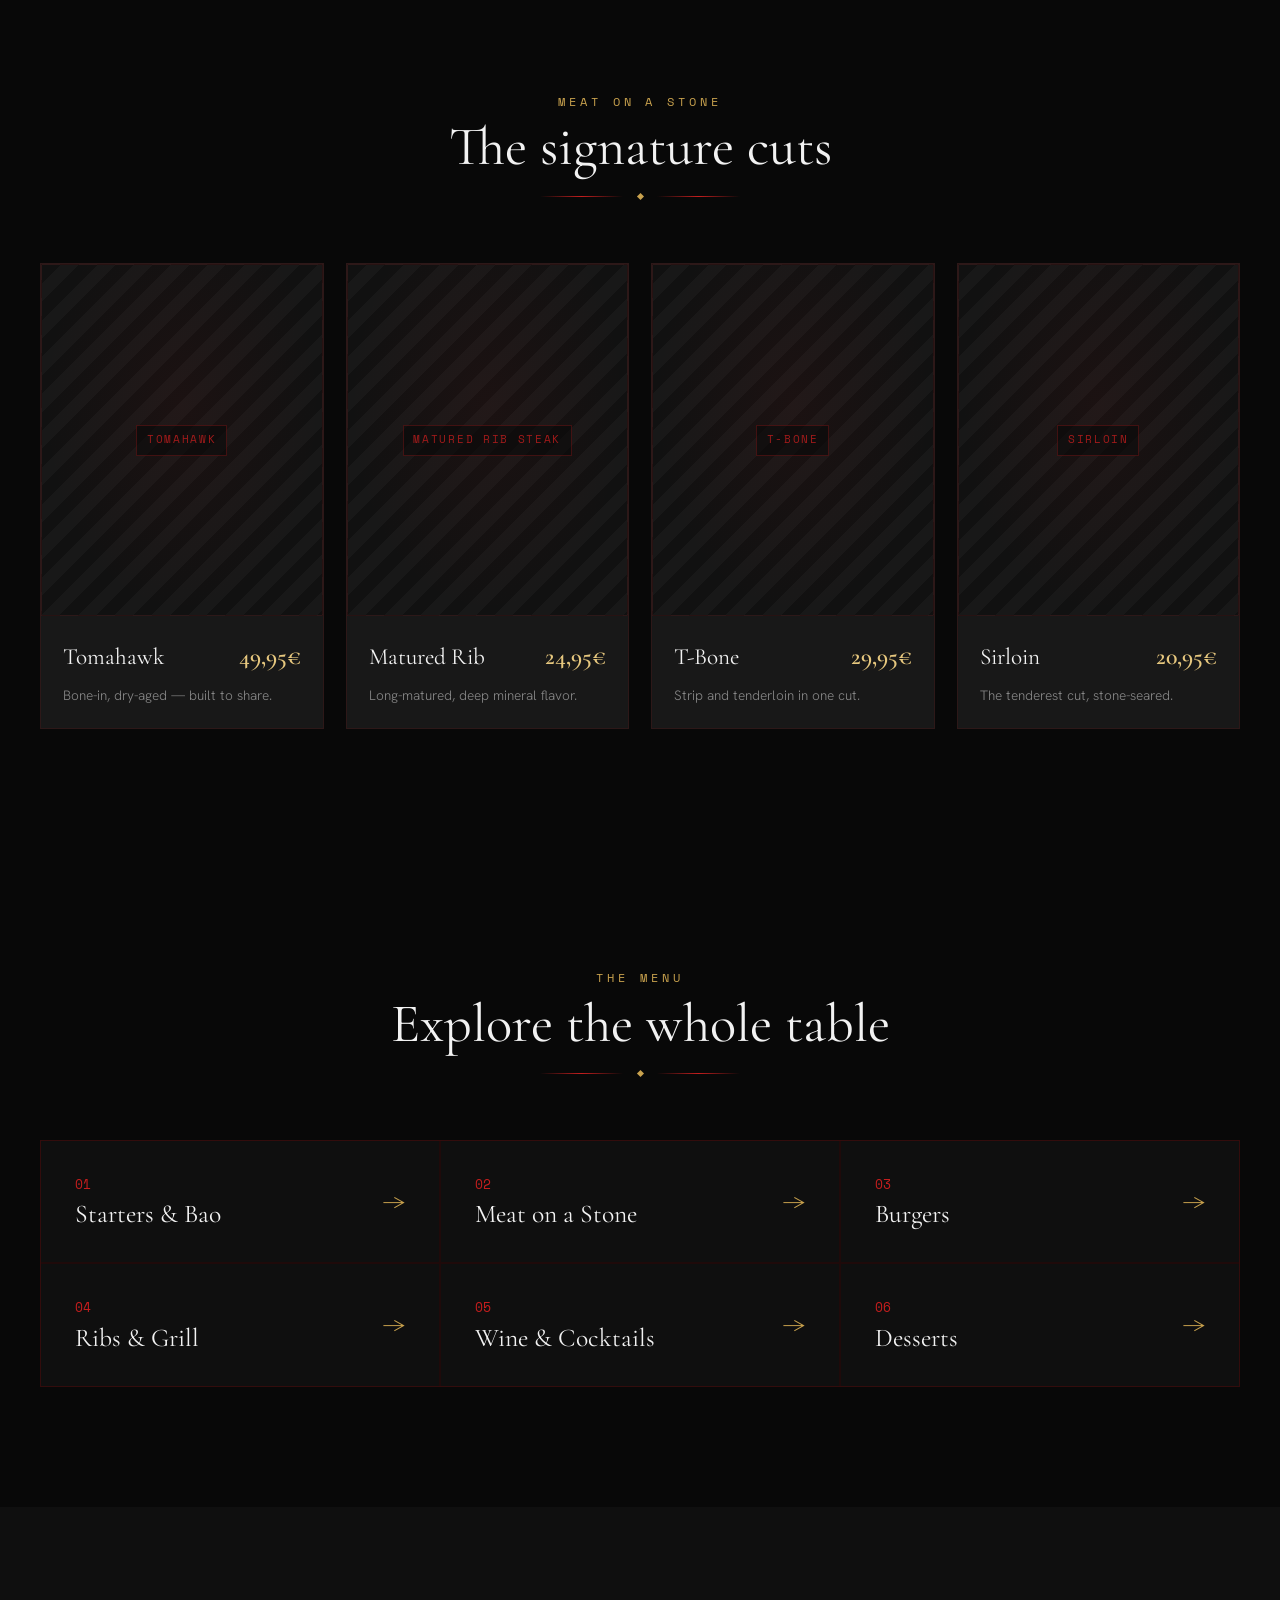
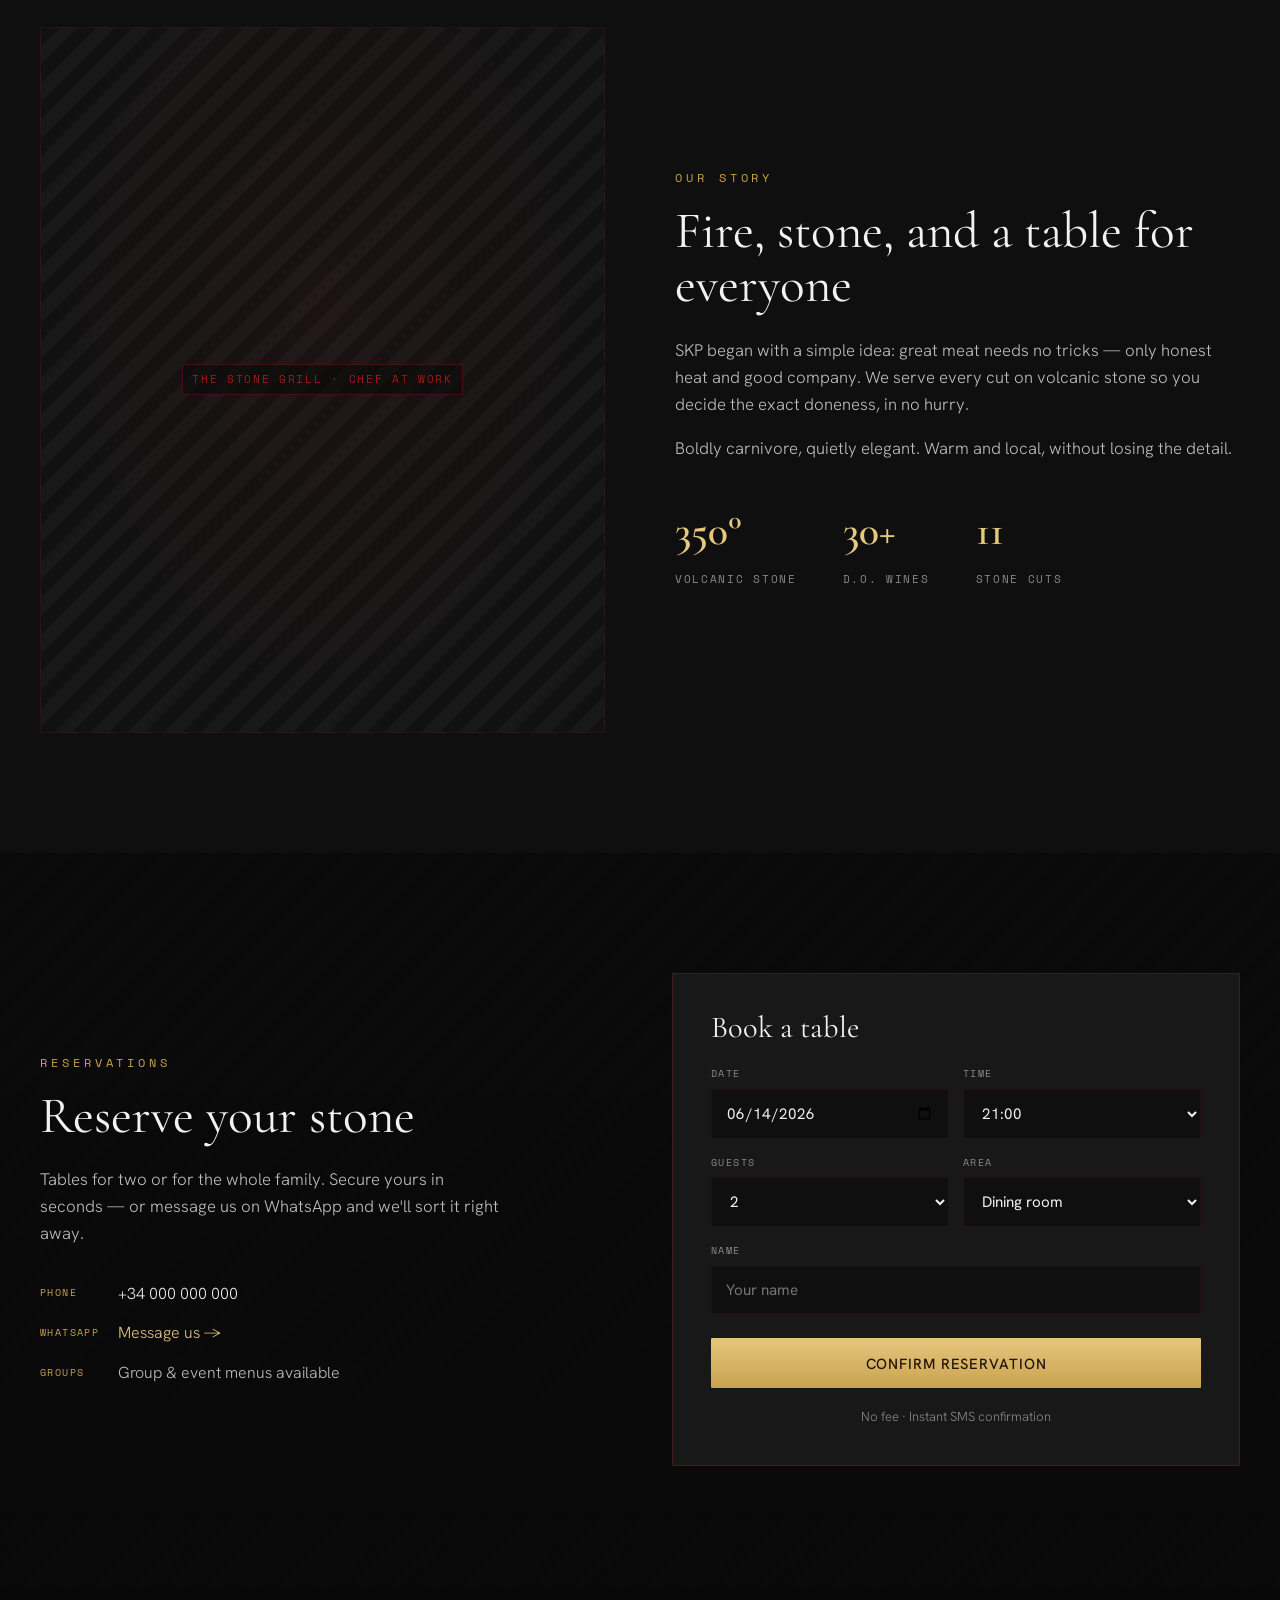
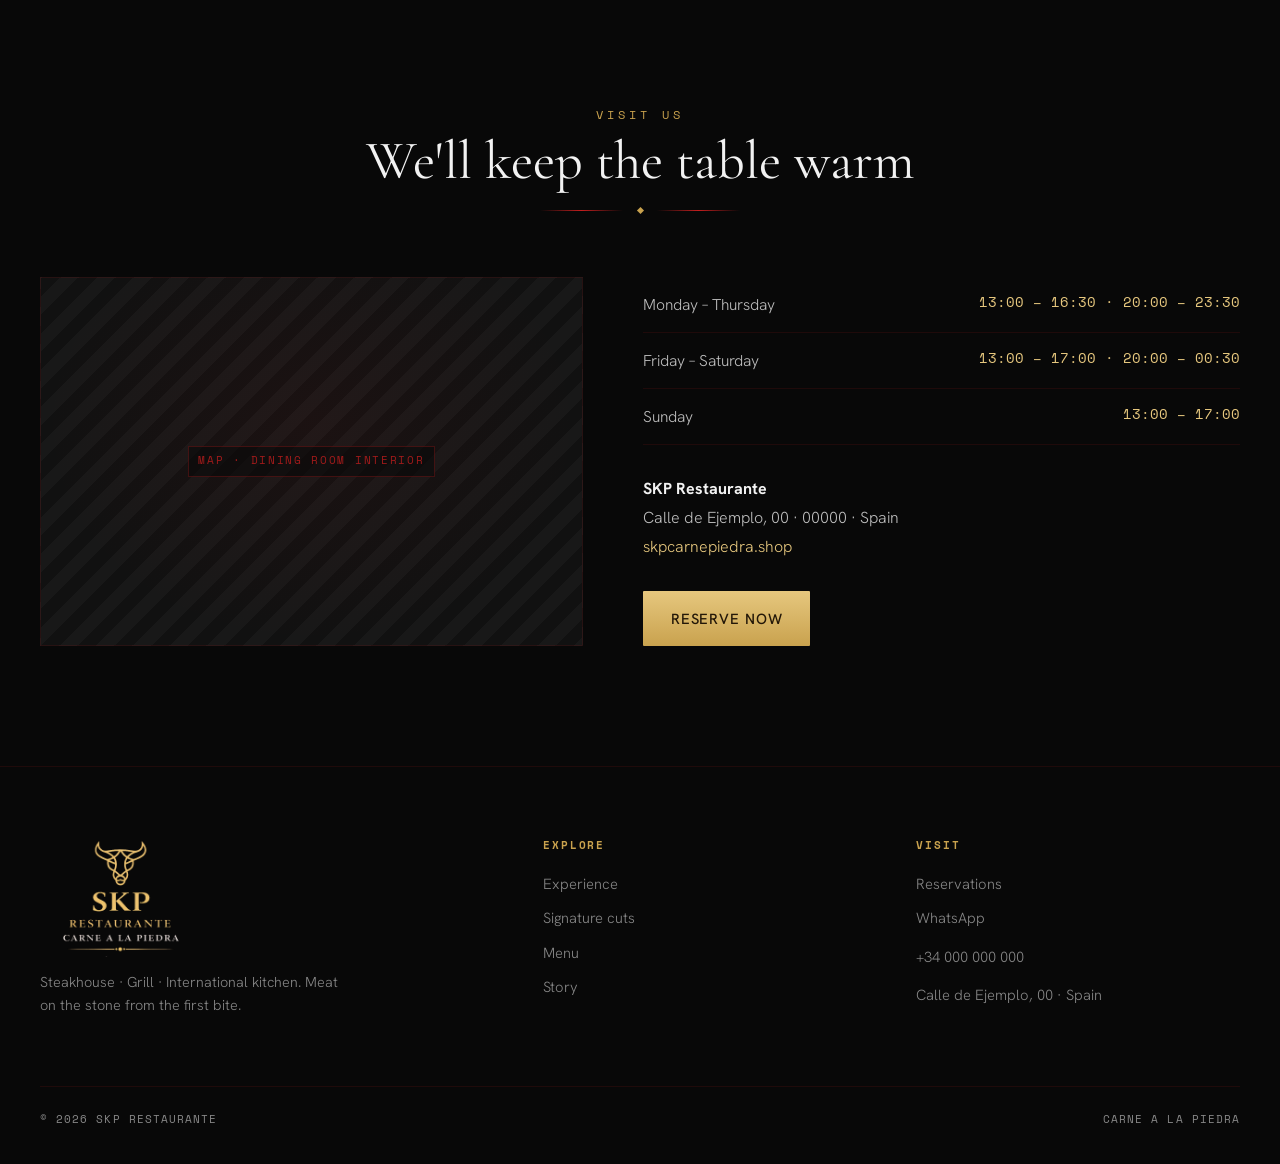
==== commit d92e5b9c: "add red color, and french translation" ====
--- a/SKP Homepage.html
+++ b/SKP Homepage.html
@@ -12,8 +12,8 @@
 
 /* header */
 .nav{position:fixed;top:0;left:0;right:0;z-index:50;transition:.35s;
-  background:linear-gradient(180deg,rgba(15,11,8,.85),rgba(15,11,8,0));backdrop-filter:blur(2px)}
-.nav.solid{background:rgba(15,11,8,.94);backdrop-filter:blur(10px);border-bottom:1px solid var(--line-soft)}
+  background:linear-gradient(180deg,rgba(8,8,8,.85),rgba(8,8,8,0));backdrop-filter:blur(2px)}
+.nav.solid{background:rgba(8,8,8,.94);backdrop-filter:blur(10px);border-bottom:1px solid var(--line-soft)}
 .nav-in{max-width:1280px;margin:0 auto;padding:18px 40px;display:flex;align-items:center;justify-content:space-between;gap:24px}
 .nav-logo{display:flex;align-items:center;gap:12px}
 .nav-logo img{height:46px;width:auto}
@@ -22,16 +22,16 @@
 .nav-logo .wm span{font-family:var(--f-mono);font-size:.52rem;letter-spacing:.28em;color:var(--muted);text-transform:uppercase;margin-top:3px}
 .nav-links{display:flex;align-items:center;gap:30px;font-size:.82rem;letter-spacing:.08em;text-transform:uppercase;color:var(--smoke)}
 .nav-links a{transition:.2s;font-weight:400}
-.nav-links a:hover{color:var(--gold-bright)}
+.nav-links a:hover{color:var(--red-bright)}
 .nav-right{display:flex;align-items:center;gap:18px}
 .nav-tog{display:none;background:none;border:none;color:var(--gold);font-size:1.5rem;cursor:pointer}
 
 /* hero */
 .hero{min-height:100vh;display:flex;align-items:center;overflow:hidden}
-.hero .ph{position:absolute;inset:0;border:none}
+.hero-bg{position:absolute;inset:0;width:100%;height:100%;object-fit:cover;object-position:center;border:none}
 .hero-grad{position:absolute;inset:0;background:
-  linear-gradient(90deg,rgba(15,11,8,.92) 0%,rgba(15,11,8,.72) 38%,rgba(15,11,8,.35) 70%,rgba(15,11,8,.6) 100%),
-  linear-gradient(0deg,rgba(15,11,8,.9),transparent 45%)}
+  linear-gradient(90deg,rgba(8,8,8,.92) 0%,rgba(8,8,8,.72) 38%,rgba(8,8,8,.35) 70%,rgba(8,8,8,.6) 100%),
+  linear-gradient(0deg,rgba(8,8,8,.9),transparent 45%)}
 .hero-in{position:relative;max-width:1280px;margin:0 auto;padding:0 40px;width:100%}
 .hero-eye{margin-bottom:26px}
 .hero h1{font-family:var(--f-display);font-weight:500;font-size:clamp(3rem,8vw,7rem);color:var(--cream);letter-spacing:.01em}
@@ -72,7 +72,7 @@
 .cat-grid{display:grid;grid-template-columns:repeat(3,1fr);gap:2px;background:var(--line-soft);border:1px solid var(--line-soft)}
 .cat{background:var(--ink);padding:34px;display:flex;justify-content:space-between;align-items:center;transition:.25s;cursor:pointer}
 .cat:hover{background:var(--coal)}
-.cat .n{font-family:var(--f-mono);color:var(--gold-deep);font-size:.8rem}
+.cat .n{font-family:var(--f-mono);color:var(--red);font-size:.8rem}
 .cat h4{font-family:var(--f-display);font-size:1.6rem;margin-top:6px}
 .cat .ar{color:var(--gold);font-size:1.3rem;transition:.25s}
 .cat:hover .ar{transform:translateX(6px)}
@@ -88,8 +88,8 @@
 
 /* reservation band */
 .reserve{background:
-  linear-gradient(rgba(15,11,8,.82),rgba(15,11,8,.92)),
-  repeating-linear-gradient(135deg,#1b130d 0,#1b130d 13px,#20160f 13px,#20160f 26px)}
+  linear-gradient(rgba(8,8,8,.82),rgba(8,8,8,.92)),
+  repeating-linear-gradient(135deg,#111 0,#111 13px,#181818 13px,#181818 26px)}
 .res-in{display:grid;grid-template-columns:1fr 1fr;gap:64px;align-items:center}
 .res-card{background:var(--coal);border:1px solid var(--line);padding:38px}
 .res-card h3{font-family:var(--f-display);font-size:1.9rem;margin-bottom:22px}
@@ -97,7 +97,7 @@
 .field label{display:block;font-family:var(--f-mono);font-size:.62rem;letter-spacing:.14em;text-transform:uppercase;color:var(--muted);margin-bottom:7px}
 .field input,.field select{width:100%;background:var(--ink);border:1px solid var(--line-soft);color:var(--cream);
   padding:13px 14px;font-family:var(--f-body);font-size:.95rem;border-radius:1px;transition:.2s}
-.field input:focus,.field select:focus{outline:none;border-color:var(--gold)}
+.field input:focus,.field select:focus{outline:none;border-color:var(--red)}
 .field-row{display:grid;grid-template-columns:1fr 1fr;gap:14px}
 .res-card .btn{width:100%;justify-content:center;margin-top:8px}
 .res-alt{margin-top:18px;text-align:center;font-size:.82rem;color:var(--muted)}
@@ -181,21 +181,22 @@
   <div class="nav-in">
     <a class="nav-logo" href="#top">
       <img src="assets/skp-bull.png" alt="SKP">
-      <span class="wm"><b>SKP</b><span data-es="Carne a la Piedra">Carne a la Piedra</span></span>
+      <span class="wm"><b>SKP</b><span data-es="Carne a la Piedra" data-fr="Viande sur Pierre">Carne a la Piedra</span></span>
     </a>
     <div class="nav-links">
-      <a href="#experience" data-es="Experiencia">Experience</a>
-      <a href="#cuts" data-es="Cortes">Signature Cuts</a>
-      <a href="SKP Menu.html" data-es="Carta">Menu</a>
-      <a href="#story" data-es="Historia">Story</a>
-      <a href="#visit" data-es="Visítanos">Visit</a>
+      <a href="#experience" data-es="Experiencia" data-fr="L'expérience">Experience</a>
+      <a href="#cuts" data-es="Cortes" data-fr="Coupes signature">Signature Cuts</a>
+      <a href="SKP Menu.html" data-es="Carta" data-fr="La Carte">Menu</a>
+      <a href="#story" data-es="Historia" data-fr="Notre histoire">Story</a>
+      <a href="#visit" data-es="Visítanos" data-fr="Nous visiter">Visit</a>
     </div>
     <div class="nav-right">
       <div class="lang-pick">
         <button class="lang-btn" data-lang="en">EN</button>
         <button class="lang-btn" data-lang="es">ES</button>
-      </div>
-      <a href="#reserve" class="btn btn-gold" data-es="Reservar">Reserve</a>
+        <button class="lang-btn" data-lang="fr">FR</button>
+      </div>
+      <a href="#reserve" class="btn btn-gold" data-es="Reservar" data-fr="Réserver">Reserve</a>
     </div>
   </div>
 </nav>
@@ -204,43 +205,43 @@
 
 <!-- HERO -->
 <header class="hero">
-  <div class="ph" data-label="HERO · TOMAHAWK ON HOT STONE · DARK & MOODY"></div>
+  <img class="hero-bg" src="assets/1.jpg" alt="Terraza SKP Restaurante · Carne a la Piedra">
   <div class="hero-grad"></div>
   <div class="hero-in">
-    <div class="eyebrow hero-eye" data-es="Steakhouse · Parrilla · Cocina Internacional">Steakhouse · Grill · International Kitchen</div>
-    <h1><span data-es="La carne,">The meat,</span><em data-es="sobre la piedra.">on the stone.</em></h1>
-    <p class="lead" data-es="Cortes premium sellados ante ti sobre piedra volcánica al rojo. Una parrilla con alma argentina y mesa de barrio.">Premium cuts seared before you on red-hot volcanic stone. A grill with Argentine soul and a neighborhood table.</p>
+    <div class="eyebrow hero-eye" data-es="Steakhouse · Parrilla · Cocina Internacional" data-fr="Steakhouse · Grill · Cuisine internationale">Steakhouse · Grill · International Kitchen</div>
+    <h1><span data-es="La carne," data-fr="La viande,">The meat,</span><em data-es="sobre la piedra." data-fr="sur la pierre.">on the stone.</em></h1>
+    <p class="lead" data-es="Cortes premium sellados ante ti sobre piedra volcánica al rojo. Una parrilla con alma argentina y mesa de barrio." data-fr="Coupes premium saisies devant vous sur la pierre volcanique incandescente. Un grill avec une âme argentine et une table de quartier.">Premium cuts seared before you on red-hot volcanic stone. A grill with Argentine soul and a neighborhood table.</p>
     <div class="hero-cta">
-      <a href="#reserve" class="btn btn-gold" data-es="Reservar mesa">Reserve a table</a>
-      <a href="SKP Menu.html" class="btn btn-ghost" data-es="Ver la carta">View the menu</a>
-    </div>
-  </div>
-  <div class="scroll-hint" data-es="Desliza">Scroll</div>
+      <a href="#reserve" class="btn btn-gold" data-es="Reservar mesa" data-fr="Réserver une table">Reserve a table</a>
+      <a href="SKP Menu.html" class="btn btn-ghost" data-es="Ver la carta" data-fr="Voir la carte">View the menu</a>
+    </div>
+  </div>
+  <div class="scroll-hint" data-es="Desliza" data-fr="Défilez">Scroll</div>
 </header>
 
 <!-- EXPERIENCE -->
 <section id="experience" class="sec-pad">
   <div class="wrap">
     <div class="sec-head">
-      <div class="eyebrow" data-es="La experiencia">The experience</div>
-      <h2 data-es="Tres cosas que hacemos en serio">Three things we take seriously</h2>
+      <div class="eyebrow" data-es="La experiencia" data-fr="L'expérience">The experience</div>
+      <h2 data-es="Tres cosas que hacemos en serio" data-fr="Trois choses que nous prenons au sérieux">Three things we take seriously</h2>
       <div class="rule"><span class="dot"></span></div>
     </div>
     <div class="pillars">
       <div class="pillar">
         <div class="ic">♨</div>
-        <h3 data-es="A la piedra">On the stone</h3>
-        <p data-es="Piedra volcánica a 350°C servida en tu mesa: tú marcas el punto, bocado a bocado.">Volcanic stone at 350°C brought to your table — you set the doneness, bite by bite.</p>
+        <h3 data-es="A la piedra" data-fr="Sur la pierre">On the stone</h3>
+        <p data-es="Piedra volcánica a 350°C servida en tu mesa: tú marcas el punto, bocado a bocado." data-fr="Pierre volcanique à 350°C apportée à votre table : vous décidez de la cuisson, bouchée après bouchée.">Volcanic stone at 350°C brought to your table — you set the doneness, bite by bite.</p>
       </div>
       <div class="pillar">
         <div class="ic">◆</div>
-        <h3 data-es="Cortes premium">Premium cuts</h3>
-        <p data-es="Tomahawk, chuletón madurado, T-bone y solomillo seleccionados de ganadería y maduración cuidada.">Tomahawk, matured rib steak, T-bone and sirloin — carefully sourced and dry-aged.</p>
+        <h3 data-es="Cortes premium" data-fr="Coupes premium">Premium cuts</h3>
+        <p data-es="Tomahawk, chuletón madurado, T-bone y solomillo seleccionados de ganadería y maduración cuidada." data-fr="Tomahawk, côte de boeuf affinée, T-bone et filet — soigneusement sélectionnés et affinés à sec.">Tomahawk, matured rib steak, T-bone and sirloin — carefully sourced and dry-aged.</p>
       </div>
       <div class="pillar">
         <div class="ic">✦</div>
-        <h3 data-es="Cocina del mundo">A world kitchen</h3>
-        <p data-es="De los bao y la tempura al risotto de trufa: una carta internacional alrededor de la brasa.">From bao buns and tempura to truffle risotto — an international menu around the fire.</p>
+        <h3 data-es="Cocina del mundo" data-fr="Une cuisine du monde">A world kitchen</h3>
+        <p data-es="De los bao y la tempura al risotto de trufa: una carta internacional alrededor de la brasa." data-fr="Des bao et tempura au risotto aux truffes : une carte internationale autour du feu.">From bao buns and tempura to truffle risotto — an international menu around the fire.</p>
       </div>
     </div>
   </div>
@@ -250,8 +251,8 @@
 <section id="cuts" class="sec-pad" style="background:var(--char)">
   <div class="wrap">
     <div class="sec-head">
-      <div class="eyebrow" data-es="Carnes a la piedra">Meat on a stone</div>
-      <h2 data-es="Los cortes de la casa">The signature cuts</h2>
+      <div class="eyebrow" data-es="Carnes a la piedra" data-fr="Viandes sur pierre">Meat on a stone</div>
+      <h2 data-es="Los cortes de la casa" data-fr="Les coupes signature">The signature cuts</h2>
       <div class="rule"><span class="dot"></span></div>
     </div>
     <div class="cuts">
@@ -259,28 +260,28 @@
         <div class="ph" data-label="TOMAHAWK"></div>
         <div class="cut-body">
           <div class="top"><h4>Tomahawk</h4><span class="price">49,95€</span></div>
-          <p data-es="Buey madurado al hueso, para compartir.">Bone-in, dry-aged — built to share.</p>
+          <p data-es="Buey madurado al hueso, para compartir." data-fr="Avec os, affiné à sec — fait pour partager.">Bone-in, dry-aged — built to share.</p>
         </div>
       </article>
       <article class="cut">
         <div class="ph" data-label="MATURED RIB STEAK"></div>
         <div class="cut-body">
-          <div class="top"><h4 data-es="Chuletón madurado">Matured Rib</h4><span class="price">24,95€</span></div>
-          <p data-es="Maduración prolongada, sabor profundo.">Long-matured, deep mineral flavor.</p>
+          <div class="top"><h4 data-es="Chuletón madurado" data-fr="Côte affinée">Matured Rib</h4><span class="price">24,95€</span></div>
+          <p data-es="Maduración prolongada, sabor profundo." data-fr="Affinement prolongé, saveur profonde et minérale.">Long-matured, deep mineral flavor.</p>
         </div>
       </article>
       <article class="cut">
         <div class="ph" data-label="T-BONE"></div>
         <div class="cut-body">
           <div class="top"><h4>T-Bone</h4><span class="price">29,95€</span></div>
-          <p data-es="Lomo y solomillo en un solo corte.">Strip and tenderloin in one cut.</p>
+          <p data-es="Lomo y solomillo en un solo corte." data-fr="Filet et tenderloin en une seule coupe.">Strip and tenderloin in one cut.</p>
         </div>
       </article>
       <article class="cut">
         <div class="ph" data-label="SIRLOIN"></div>
         <div class="cut-body">
-          <div class="top"><h4 data-es="Solomillo">Sirloin</h4><span class="price">20,95€</span></div>
-          <p data-es="El corte más tierno, sobre piedra.">The tenderest cut, stone-seared.</p>
+          <div class="top"><h4 data-es="Solomillo" data-fr="Filet">Sirloin</h4><span class="price">20,95€</span></div>
+          <p data-es="El corte más tierno, sobre piedra." data-fr="La coupe la plus tendre, saisie sur pierre.">The tenderest cut, stone-seared.</p>
         </div>
       </article>
     </div>
@@ -291,28 +292,28 @@
 <section class="teaser sec-pad">
   <div class="wrap">
     <div class="sec-head">
-      <div class="eyebrow" data-es="La carta">The menu</div>
-      <h2 data-es="Explora toda la mesa">Explore the whole table</h2>
+      <div class="eyebrow" data-es="La carta" data-fr="La carte">The menu</div>
+      <h2 data-es="Explora toda la mesa" data-fr="Explorez toute la table">Explore the whole table</h2>
       <div class="rule"><span class="dot"></span></div>
     </div>
     <div class="cat-grid">
       <a class="cat" href="SKP Menu.html">
-        <div><div class="n">01</div><h4 data-es="Entrantes &amp; Bao">Starters &amp; Bao</h4></div><span class="ar">→</span>
-      </a>
-      <a class="cat" href="SKP Menu.html">
-        <div><div class="n">02</div><h4 data-es="Carnes a la Piedra">Meat on a Stone</h4></div><span class="ar">→</span>
-      </a>
-      <a class="cat" href="SKP Menu.html">
-        <div><div class="n">03</div><h4 data-es="Hamburguesas">Burgers</h4></div><span class="ar">→</span>
-      </a>
-      <a class="cat" href="SKP Menu.html">
-        <div><div class="n">04</div><h4 data-es="Costillas &amp; Parrilla">Ribs &amp; Grill</h4></div><span class="ar">→</span>
-      </a>
-      <a class="cat" href="SKP Menu.html">
-        <div><div class="n">05</div><h4 data-es="Vinos &amp; Cócteles">Wine &amp; Cocktails</h4></div><span class="ar">→</span>
-      </a>
-      <a class="cat" href="SKP Menu.html">
-        <div><div class="n">06</div><h4 data-es="Postres">Desserts</h4></div><span class="ar">→</span>
+        <div><div class="n">01</div><h4 data-es="Entrantes &amp; Bao" data-fr="Entrées &amp; Bao">Starters &amp; Bao</h4></div><span class="ar">→</span>
+      </a>
+      <a class="cat" href="SKP Menu.html">
+        <div><div class="n">02</div><h4 data-es="Carnes a la Piedra" data-fr="Viandes sur Pierre">Meat on a Stone</h4></div><span class="ar">→</span>
+      </a>
+      <a class="cat" href="SKP Menu.html">
+        <div><div class="n">03</div><h4 data-es="Hamburguesas" data-fr="Hamburgers">Burgers</h4></div><span class="ar">→</span>
+      </a>
+      <a class="cat" href="SKP Menu.html">
+        <div><div class="n">04</div><h4 data-es="Costillas &amp; Parrilla" data-fr="Côtes &amp; Grill">Ribs &amp; Grill</h4></div><span class="ar">→</span>
+      </a>
+      <a class="cat" href="SKP Menu.html">
+        <div><div class="n">05</div><h4 data-es="Vinos &amp; Cócteles" data-fr="Vins &amp; Cocktails">Wine &amp; Cocktails</h4></div><span class="ar">→</span>
+      </a>
+      <a class="cat" href="SKP Menu.html">
+        <div><div class="n">06</div><h4 data-es="Postres" data-fr="Desserts">Desserts</h4></div><span class="ar">→</span>
       </a>
     </div>
   </div>
@@ -324,14 +325,14 @@
     <div class="story">
       <div class="ph" data-label="THE STONE GRILL · CHEF AT WORK"></div>
       <div>
-        <div class="eyebrow" data-es="Nuestra historia">Our story</div>
-        <h2 data-es="Fuego, piedra y una mesa para todos">Fire, stone, and a table for everyone</h2>
-        <p data-es="SKP nació de una idea simple: la mejor carne no necesita artificio, solo calor honesto y buena compañía. Servimos cada corte sobre piedra volcánica para que tú decidas el punto exacto, sin prisa.">SKP began with a simple idea: great meat needs no tricks — only honest heat and good company. We serve every cut on volcanic stone so you decide the exact doneness, in no hurry.</p>
-        <p data-es="Lo carnívoro, con elegancia. Lo cercano, sin perder el detalle.">Boldly carnivore, quietly elegant. Warm and local, without losing the detail.</p>
+        <div class="eyebrow" data-es="Nuestra historia" data-fr="Notre histoire">Our story</div>
+        <h2 data-es="Fuego, piedra y una mesa para todos" data-fr="Feu, pierre et une table pour tous">Fire, stone, and a table for everyone</h2>
+        <p data-es="SKP nació de una idea simple: la mejor carne no necesita artificio, solo calor honesto y buena compañía. Servimos cada corte sobre piedra volcánica para que tú decidas el punto exacto, sin prisa." data-fr="SKP est né d'une idée simple : la meilleure viande n'a besoin d'aucune artifice, juste de la chaleur honnête et de la bonne compagnie. Nous servons chaque coupe sur pierre volcanique pour que vous décidiez de la cuisson exacte, sans précipitation.">SKP began with a simple idea: great meat needs no tricks — only honest heat and good company. We serve every cut on volcanic stone so you decide the exact doneness, in no hurry.</p>
+        <p data-es="Lo carnívoro, con elegancia. Lo cercano, sin perder el detalle." data-fr="Résolument carnivore, discrètement élégant. Chaleureux et local, sans perdre les détails.">Boldly carnivore, quietly elegant. Warm and local, without losing the detail.</p>
         <div class="stat-row">
-          <div class="stat"><b>350°</b><span data-es="Piedra volcánica">Volcanic stone</span></div>
-          <div class="stat"><b>30+</b><span data-es="Vinos D.O.">D.O. wines</span></div>
-          <div class="stat"><b>11</b><span data-es="Cortes a la piedra">Stone cuts</span></div>
+          <div class="stat"><b>350°</b><span data-es="Piedra volcánica" data-fr="Pierre volcanique">Volcanic stone</span></div>
+          <div class="stat"><b>30+</b><span data-es="Vinos D.O." data-fr="Vins D.O.">D.O. wines</span></div>
+          <div class="stat"><b>11</b><span data-es="Cortes a la piedra" data-fr="Coupes sur pierre">Stone cuts</span></div>
         </div>
       </div>
     </div>
@@ -343,34 +344,34 @@
   <div class="wrap">
     <div class="res-in">
       <div class="res-copy">
-        <div class="eyebrow" data-es="Reservas">Reservations</div>
-        <h2 data-es="Reserva tu piedra">Reserve your stone</h2>
-        <p data-es="Mesas para dos o para toda la familia. Asegura la tuya en segundos — o escríbenos por WhatsApp y lo arreglamos al momento.">Tables for two or for the whole family. Secure yours in seconds — or message us on WhatsApp and we'll sort it right away.</p>
+        <div class="eyebrow" data-es="Reservas" data-fr="Réservations">Reservations</div>
+        <h2 data-es="Reserva tu piedra" data-fr="Réservez votre pierre">Reserve your stone</h2>
+        <p data-es="Mesas para dos o para toda la familia. Asegura la tuya en segundos — o escríbenos por WhatsApp y lo arreglamos al momento." data-fr="Tables pour deux ou pour toute la famille. Sécurisez la vôtre en quelques secondes — ou envoyez-nous un message sur WhatsApp et nous arrangerons cela immédiatement.">Tables for two or for the whole family. Secure yours in seconds — or message us on WhatsApp and we'll sort it right away.</p>
         <div class="res-contact">
-          <div class="row"><span class="k" data-es="Tel.">Phone</span><a href="tel:+34000000000" style="color:var(--cream)">+34 000 000 000</a></div>
-          <div class="row"><span class="k">WhatsApp</span><a href="https://wa.me/34000000000" style="color:var(--gold-bright)" data-es="Escríbenos →">Message us →</a></div>
-          <div class="row"><span class="k" data-es="Grupos">Groups</span><span style="color:var(--smoke)" data-es="Menús para grupos y eventos">Group &amp; event menus available</span></div>
+          <div class="row"><span class="k" data-es="Tel." data-fr="Tél.">Phone</span><a href="tel:+34000000000" style="color:var(--cream)">+34 000 000 000</a></div>
+          <div class="row"><span class="k">WhatsApp</span><a href="https://wa.me/34000000000" style="color:var(--gold-bright)" data-es="Escríbenos →" data-fr="Écrivez-nous →">Message us →</a></div>
+          <div class="row"><span class="k" data-es="Grupos" data-fr="Groupes">Groups</span><span style="color:var(--smoke)" data-es="Menús para grupos y eventos" data-fr="Menus de groupe et d'événements disponibles">Group &amp; event menus available</span></div>
         </div>
       </div>
       <div class="res-card">
-        <h3 data-es="Pide tu mesa">Book a table</h3>
+        <h3 data-es="Pide tu mesa" data-fr="Réservez votre table">Book a table</h3>
         <div class="field-row">
-          <div class="field"><label data-es="Fecha">Date</label><input type="date" value="2026-06-14"></div>
-          <div class="field"><label data-es="Hora">Time</label>
+          <div class="field"><label data-es="Fecha" data-fr="Date">Date</label><input type="date" value="2026-06-14"></div>
+          <div class="field"><label data-es="Hora" data-fr="Heure">Time</label>
             <select><option>13:30</option><option>14:00</option><option>14:30</option><option selected>21:00</option><option>21:30</option><option>22:00</option></select>
           </div>
         </div>
         <div class="field-row">
-          <div class="field"><label data-es="Comensales">Guests</label>
-            <select><option>1</option><option selected>2</option><option>3</option><option>4</option><option>5</option><option>6</option><option data-es="7 o más">7+</option></select>
+          <div class="field"><label data-es="Comensales" data-fr="Convives">Guests</label>
+            <select><option>1</option><option selected>2</option><option>3</option><option>4</option><option>5</option><option>6</option><option data-es="7 o más" data-fr="7+">7+</option></select>
           </div>
-          <div class="field"><label data-es="Zona">Area</label>
-            <select><option data-es="Salón">Dining room</option><option data-es="Terraza">Terrace</option><option data-es="Barra">Bar</option></select>
+          <div class="field"><label data-es="Zona" data-fr="Zone">Area</label>
+            <select><option data-es="Salón" data-fr="Salle à manger">Dining room</option><option data-es="Terraza" data-fr="Terrasse">Terrace</option><option data-es="Barra" data-fr="Bar">Bar</option></select>
           </div>
         </div>
-        <div class="field"><label data-es="Nombre">Name</label><input type="text" placeholder="Your name" data-es-ph="Tu nombre"></div>
-        <button class="btn btn-gold" data-es="Confirmar reserva">Confirm reservation</button>
-        <div class="res-alt" data-es="Sin coste · Confirmación inmediata por SMS">No fee · Instant SMS confirmation</div>
+        <div class="field"><label data-es="Nombre" data-fr="Nom">Name</label><input type="text" placeholder="Your name" data-es-ph="Tu nombre" data-fr-ph="Votre nom"></div>
+        <button class="btn btn-gold" data-es="Confirmar reserva" data-fr="Confirmer la réservation">Confirm reservation</button>
+        <div class="res-alt" data-es="Sin coste · Confirmación inmediata por SMS" data-fr="Gratuit · Confirmation immédiate par SMS">No fee · Instant SMS confirmation</div>
       </div>
     </div>
   </div>
@@ -380,23 +381,23 @@
 <section id="visit" class="sec-pad" style="background:var(--char)">
   <div class="wrap">
     <div class="sec-head">
-      <div class="eyebrow" data-es="Visítanos">Visit us</div>
-      <h2 data-es="Te esperamos en la mesa">We'll keep the table warm</h2>
+      <div class="eyebrow" data-es="Visítanos" data-fr="Nous visiter">Visit us</div>
+      <h2 data-es="Te esperamos en la mesa" data-fr="Nous garderons la table au chaud">We'll keep the table warm</h2>
       <div class="rule"><span class="dot"></span></div>
     </div>
     <div class="visit">
       <div class="ph" data-label="MAP · DINING ROOM INTERIOR"></div>
       <div>
         <div class="hours">
-          <div class="hrow"><span data-es="Lunes – Jueves">Monday – Thursday</span><span>13:00 – 16:30 · 20:00 – 23:30</span></div>
-          <div class="hrow"><span data-es="Viernes – Sábado">Friday – Saturday</span><span>13:00 – 17:00 · 20:00 – 00:30</span></div>
-          <div class="hrow"><span data-es="Domingo">Sunday</span><span>13:00 – 17:00</span></div>
+          <div class="hrow"><span data-es="Lunes – Jueves" data-fr="Lundi – Jeudi">Monday – Thursday</span><span>13:00 – 16:30 · 20:00 – 23:30</span></div>
+          <div class="hrow"><span data-es="Viernes – Sábado" data-fr="Vendredi – Samedi">Friday – Saturday</span><span>13:00 – 17:00 · 20:00 – 00:30</span></div>
+          <div class="hrow"><span data-es="Domingo" data-fr="Dimanche">Sunday</span><span>13:00 – 17:00</span></div>
           <div class="addr">
-            <strong style="color:var(--cream)" data-es="SKP Restaurante">SKP Restaurante</strong><br>
-            <span data-es="Calle de Ejemplo, 00 · 00000 · España">Calle de Ejemplo, 00 · 00000 · Spain</span><br>
+            <strong style="color:var(--cream)" data-es="SKP Restaurante" data-fr="SKP Restaurante">SKP Restaurante</strong><br>
+            <span data-es="Calle de Ejemplo, 00 · 00000 · España" data-fr="Calle de Ejemplo, 00 · 00000 · Espagne">Calle de Ejemplo, 00 · 00000 · Spain</span><br>
             <a href="https://skpcarnepiedra.shop/" style="color:var(--gold-bright)">skpcarnepiedra.shop</a>
           </div>
-          <a href="#reserve" class="btn btn-gold" style="margin-top:30px;align-self:flex-start" data-es="Reservar ahora">Reserve now</a>
+          <a href="#reserve" class="btn btn-gold" style="margin-top:30px;align-self:flex-start" data-es="Reservar ahora" data-fr="Réserver maintenant">Reserve now</a>
         </div>
       </div>
     </div>
@@ -409,26 +410,26 @@
     <div class="foot-top">
       <div class="foot-logo">
         <img src="assets/skp-lockup.png" alt="SKP Restaurante · Carne a la Piedra">
-        <p style="color:var(--muted);max-width:300px;font-size:.9rem" data-es="Steakhouse · Parrilla · Cocina internacional. Carne a la piedra desde el primer bocado.">Steakhouse · Grill · International kitchen. Meat on the stone from the first bite.</p>
+        <p style="color:var(--muted);max-width:300px;font-size:.9rem" data-es="Steakhouse · Parrilla · Cocina internacional. Carne a la piedra desde el primer bocado." data-fr="Steakhouse · Grill · Cuisine internationale. Viande sur pierre dès la première bouchée.">Steakhouse · Grill · International kitchen. Meat on the stone from the first bite.</p>
       </div>
       <div class="foot-col">
-        <h5 data-es="Explora">Explore</h5>
-        <a href="#experience" data-es="Experiencia">Experience</a>
-        <a href="#cuts" data-es="Cortes">Signature cuts</a>
-        <a href="SKP Menu.html" data-es="Carta">Menu</a>
-        <a href="#story" data-es="Historia">Story</a>
+        <h5 data-es="Explora" data-fr="Explorez">Explore</h5>
+        <a href="#experience" data-es="Experiencia" data-fr="L'expérience">Experience</a>
+        <a href="#cuts" data-es="Cortes" data-fr="Coupes signature">Signature cuts</a>
+        <a href="SKP Menu.html" data-es="Carta" data-fr="La Carte">Menu</a>
+        <a href="#story" data-es="Historia" data-fr="Notre histoire">Story</a>
       </div>
       <div class="foot-col">
-        <h5 data-es="Visítanos">Visit</h5>
-        <a href="#reserve" data-es="Reservas">Reservations</a>
+        <h5 data-es="Visítanos" data-fr="Nous visiter">Visit</h5>
+        <a href="#reserve" data-es="Reservas" data-fr="Réservations">Reservations</a>
         <a href="https://wa.me/34000000000">WhatsApp</a>
         <p>+34 000 000 000</p>
-        <p data-es="Calle de Ejemplo, 00 · España">Calle de Ejemplo, 00 · Spain</p>
+        <p data-es="Calle de Ejemplo, 00 · España" data-fr="Calle de Ejemplo, 00 · Espagne">Calle de Ejemplo, 00 · Spain</p>
       </div>
     </div>
     <div class="foot-bottom">
       <span>© 2026 SKP Restaurante</span>
-      <span data-es="Carne a la Piedra">Carne a la Piedra</span>
+      <span data-es="Carne a la Piedra" data-fr="Viande sur Pierre">Carne a la Piedra</span>
     </div>
   </div>
 </footer>
--- a/assets/skp.css
+++ b/assets/skp.css
@@ -4,12 +4,19 @@
 @import url('https://fonts.googleapis.com/css2?family=Cinzel:wght@500;600;700&family=Cormorant+Garamond:ital,wght@0,400;0,500;0,600;1,400;1,500&family=Hanken+Grotesk:wght@300;400;500;600;700&family=Space+Mono:wght@400;700&display=swap');
 
 :root{
-  --char:#0F0B08; --ink:#16100B; --coal:#1F1711; --ember:#2A1F17; --ember2:#352519;
+  /* Fondos — negro corporativo */
+  --char:#080808; --ink:#0F0F0F; --coal:#181818; --ember:#212121; --ember2:#2A2A2A;
+  /* Dorado — se mantiene */
   --gold:#C9A24E; --gold-bright:#E6C77E; --gold-deep:#A47E33;
-  --cream:#F3EBDD; --bone:#E8DCC8; --smoke:#D8CCB8; --muted:#9A8B77;
-  --wine:#8A332E;
-  --line:rgba(201,162,78,.20);
-  --line-soft:rgba(201,162,78,.12);
+  /* Texto — gris neutro */
+  --cream:#F2F2F2; --bone:#E0E0E0; --smoke:#BEBEBE; --muted:#888888;
+  /* Rojo corporativo */
+  --red:#C41E1E; --red-bright:#E02828; --red-deep:#8B1010;
+  /* Bordes */
+  --line:rgba(196,30,30,.25);
+  --line-soft:rgba(196,30,30,.12);
+  --line-gold:rgba(201,162,78,.20);
+  --line-gold-soft:rgba(201,162,78,.12);
   --f-brand:'Cinzel',serif;
   --f-display:'Cormorant Garamond',serif;
   --f-body:'Hanken Grotesk',system-ui,sans-serif;
@@ -32,9 +39,9 @@
 .display{font-family:var(--f-display);font-weight:500;line-height:1.02;letter-spacing:.005em;color:var(--cream)}
 .display em{font-style:italic;color:var(--gold-bright)}
 
-/* ---- gold hairline divider with diamond ---- */
-.rule{display:flex;align-items:center;gap:.9rem;color:var(--gold-deep)}
-.rule::before,.rule::after{content:"";height:1px;flex:1;background:linear-gradient(90deg,transparent,var(--gold-deep),transparent)}
+/* ---- divider con diamante — rojo/dorado ---- */
+.rule{display:flex;align-items:center;gap:.9rem;color:var(--red)}
+.rule::before,.rule::after{content:"";height:1px;flex:1;background:linear-gradient(90deg,transparent,var(--red),transparent)}
 .rule .dot{width:5px;height:5px;background:var(--gold);transform:rotate(45deg)}
 
 /* ---- buttons ---- */
@@ -43,41 +50,41 @@
   padding:1.05em 1.9em;transition:.25s ease;border-radius:1px}
 .btn-gold{background:linear-gradient(180deg,var(--gold-bright),var(--gold));color:#231708}
 .btn-gold:hover{background:var(--gold-bright);transform:translateY(-2px);box-shadow:0 12px 30px -12px rgba(201,162,78,.6)}
-.btn-ghost{background:transparent;color:var(--cream);border:1px solid var(--line)}
-.btn-ghost:hover{border-color:var(--gold);color:var(--gold-bright)}
+.btn-ghost{background:transparent;color:var(--cream);border:1px solid rgba(242,242,242,.25)}
+.btn-ghost:hover{border-color:var(--red);color:var(--cream)}
 
 /* ---- image placeholder ("drop a photo here") ---- */
 .ph{position:relative;overflow:hidden;background:
-  repeating-linear-gradient(135deg,#1b130d 0,#1b130d 13px,#20160f 13px,#20160f 26px);
+  repeating-linear-gradient(135deg,#111 0,#111 13px,#181818 13px,#181818 26px);
   border:1px solid var(--line-soft);display:flex;align-items:center;justify-content:center}
-.ph::before{content:"";position:absolute;inset:0;background:radial-gradient(ellipse at 50% 40%,rgba(201,162,78,.06),transparent 70%)}
+.ph::before{content:"";position:absolute;inset:0;background:radial-gradient(ellipse at 50% 40%,rgba(196,30,30,.06),transparent 70%)}
 .ph::after{content:attr(data-label);position:relative;font-family:var(--f-mono);font-size:.66rem;
-  letter-spacing:.16em;text-transform:uppercase;color:rgba(230,199,126,.72);text-align:center;
-  padding:.6em .9em;border:1px solid rgba(201,162,78,.28);background:rgba(10,7,5,.45);max-width:80%;line-height:1.5}
+  letter-spacing:.16em;text-transform:uppercase;color:rgba(196,30,30,.8);text-align:center;
+  padding:.6em .9em;border:1px solid rgba(196,30,30,.28);background:rgba(8,8,8,.55);max-width:80%;line-height:1.5}
 
 /* ---- menu/label chips ---- */
 .chip{display:inline-flex;align-items:center;gap:.4em;font-family:var(--f-mono);font-size:.62rem;
   letter-spacing:.1em;text-transform:uppercase;padding:.3em .6em;border:1px solid var(--line);
-  color:var(--gold);border-radius:1px;white-space:nowrap}
+  color:var(--red-bright);border-radius:1px;white-space:nowrap}
 .chip.rec{color:var(--gold-bright);border-color:var(--gold)}
-.chip.spicy{color:#E89A8E;border-color:rgba(138,51,46,.6)}
+.chip.spicy{color:var(--red-bright);border-color:rgba(196,30,30,.5)}
 .chip.veg{color:#9FC08B;border-color:rgba(120,160,100,.5)}
 .chip.stone{color:var(--gold-bright);border-color:var(--gold)}
 
 /* allergen micro tag */
 .alg{font-family:var(--f-mono);font-size:.6rem;letter-spacing:.06em;color:var(--muted);text-transform:lowercase}
 
-::selection{background:var(--gold);color:#231708}
+::selection{background:var(--red);color:#fff}
 
 /* scrollbar */
 ::-webkit-scrollbar{width:10px;height:10px}
 ::-webkit-scrollbar-track{background:var(--char)}
 ::-webkit-scrollbar-thumb{background:var(--ember2);border-radius:0}
-::-webkit-scrollbar-thumb:hover{background:var(--gold-deep)}
+::-webkit-scrollbar-thumb:hover{background:var(--red)}
 
 /* ---- language picker ---- */
 .lang-pick{display:inline-flex;border:1px solid var(--line);border-radius:1px;overflow:hidden}
 .lang-btn{font-family:var(--f-mono);font-size:.66rem;letter-spacing:.12em;background:transparent;
   color:var(--muted);border:none;padding:.5em .8em;cursor:pointer;transition:.2s}
-.lang-btn[aria-pressed="true"]{background:var(--gold);color:#231708}
-.lang-btn:not([aria-pressed="true"]):hover{color:var(--gold-bright)}
+.lang-btn[aria-pressed="true"]{background:var(--red);color:#fff}
+.lang-btn:not([aria-pressed="true"]):hover{color:var(--red-bright)}
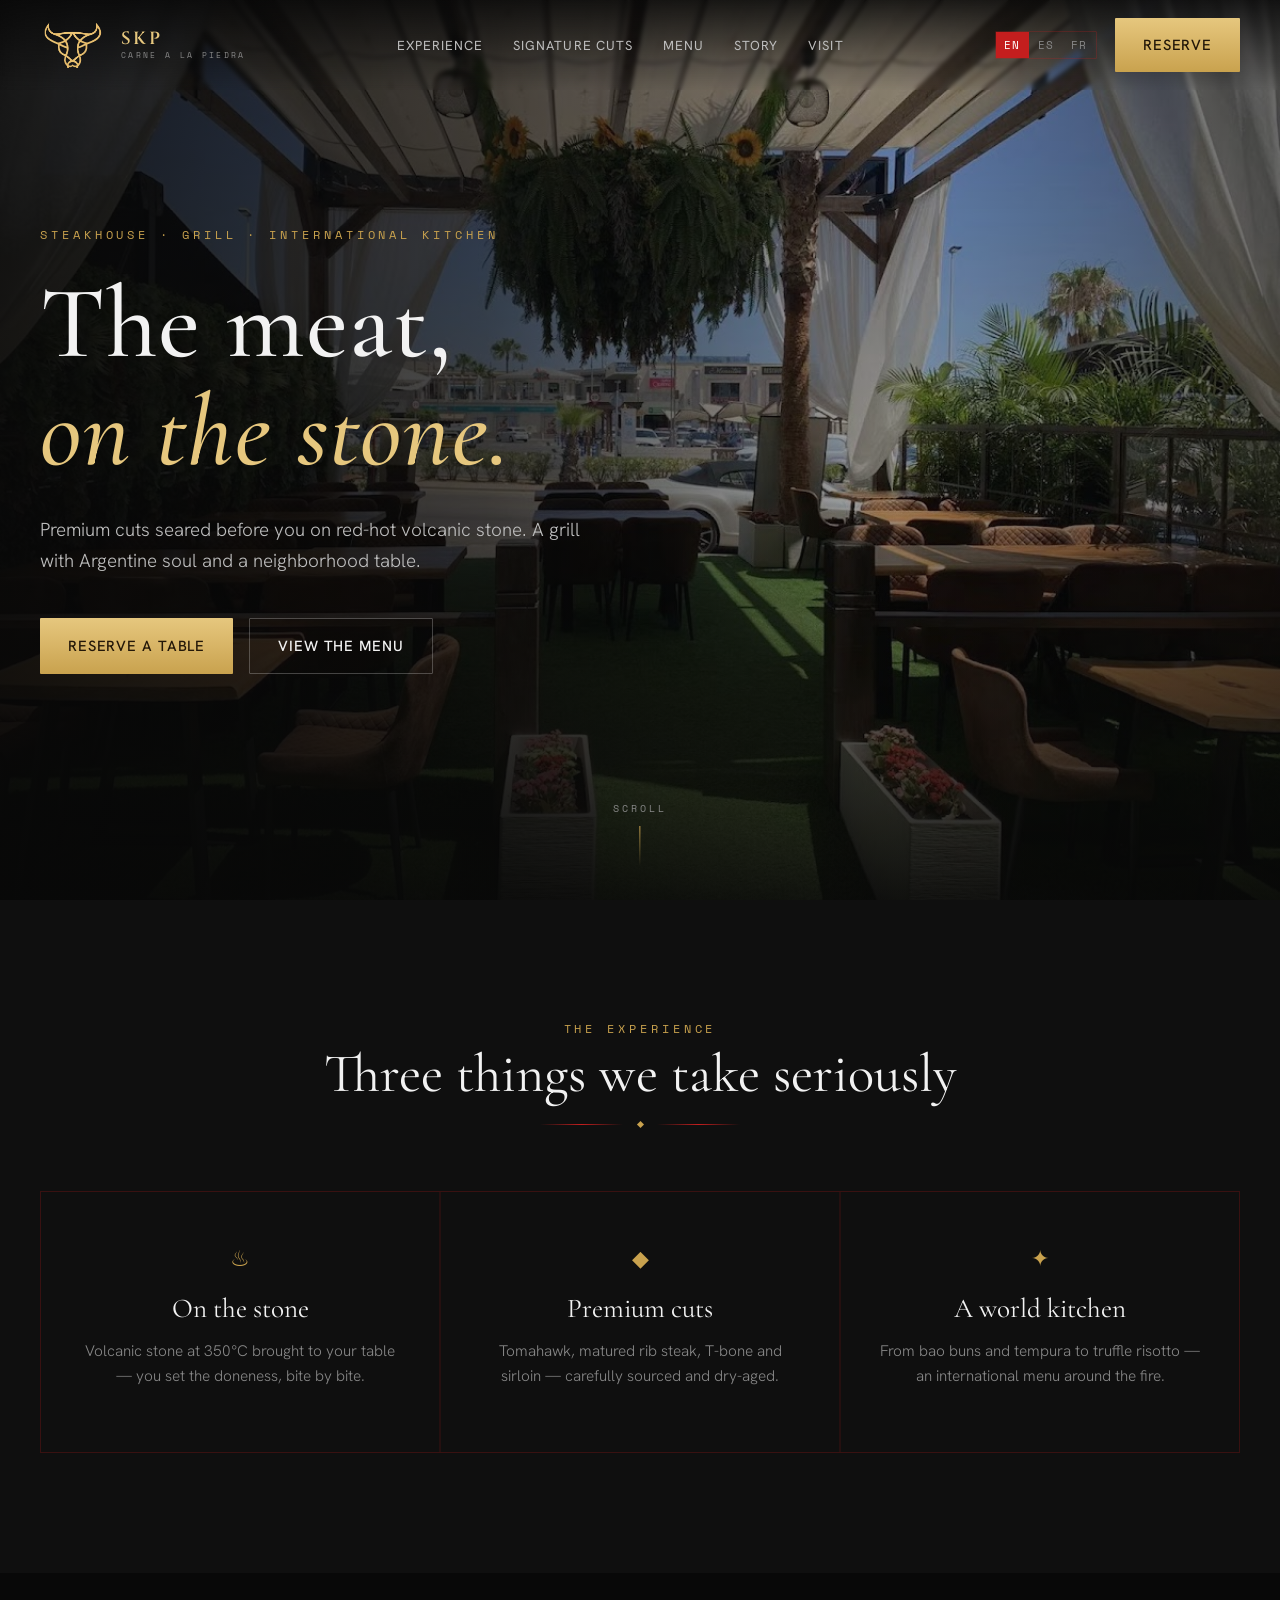
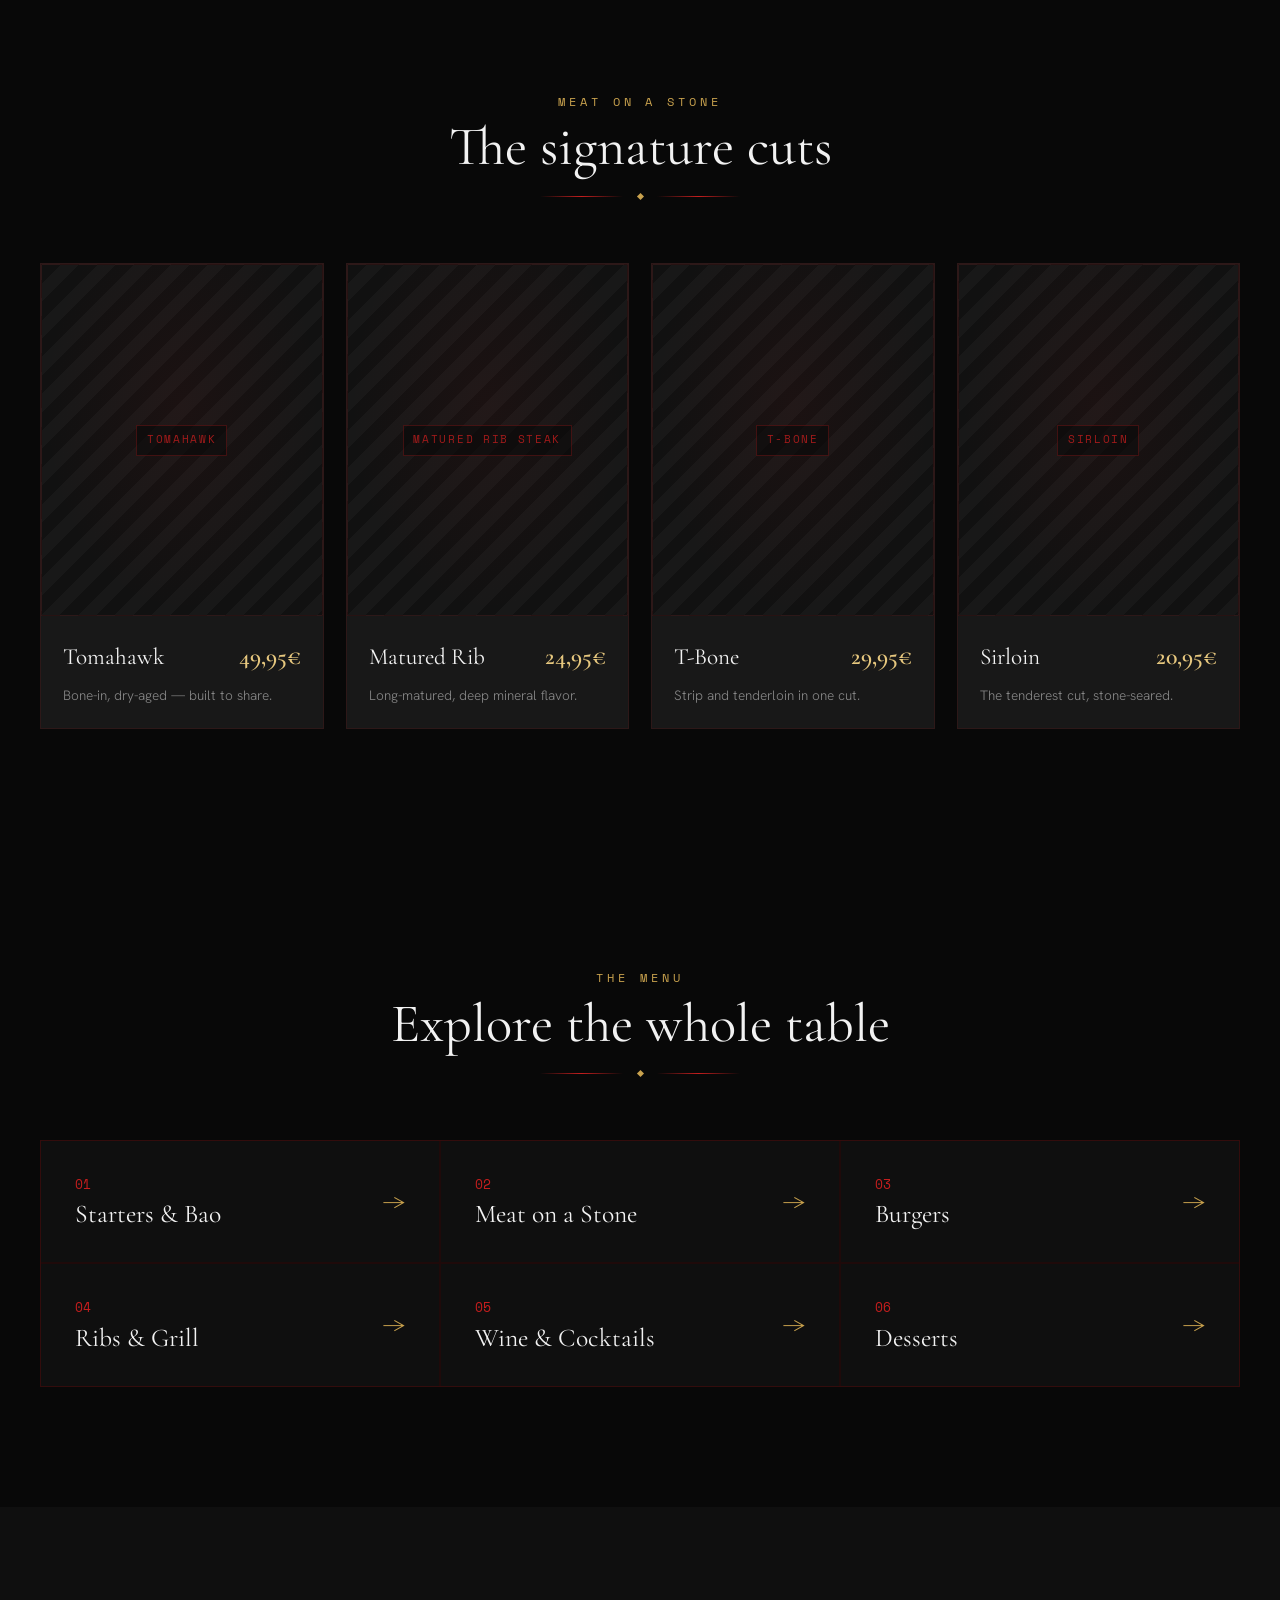
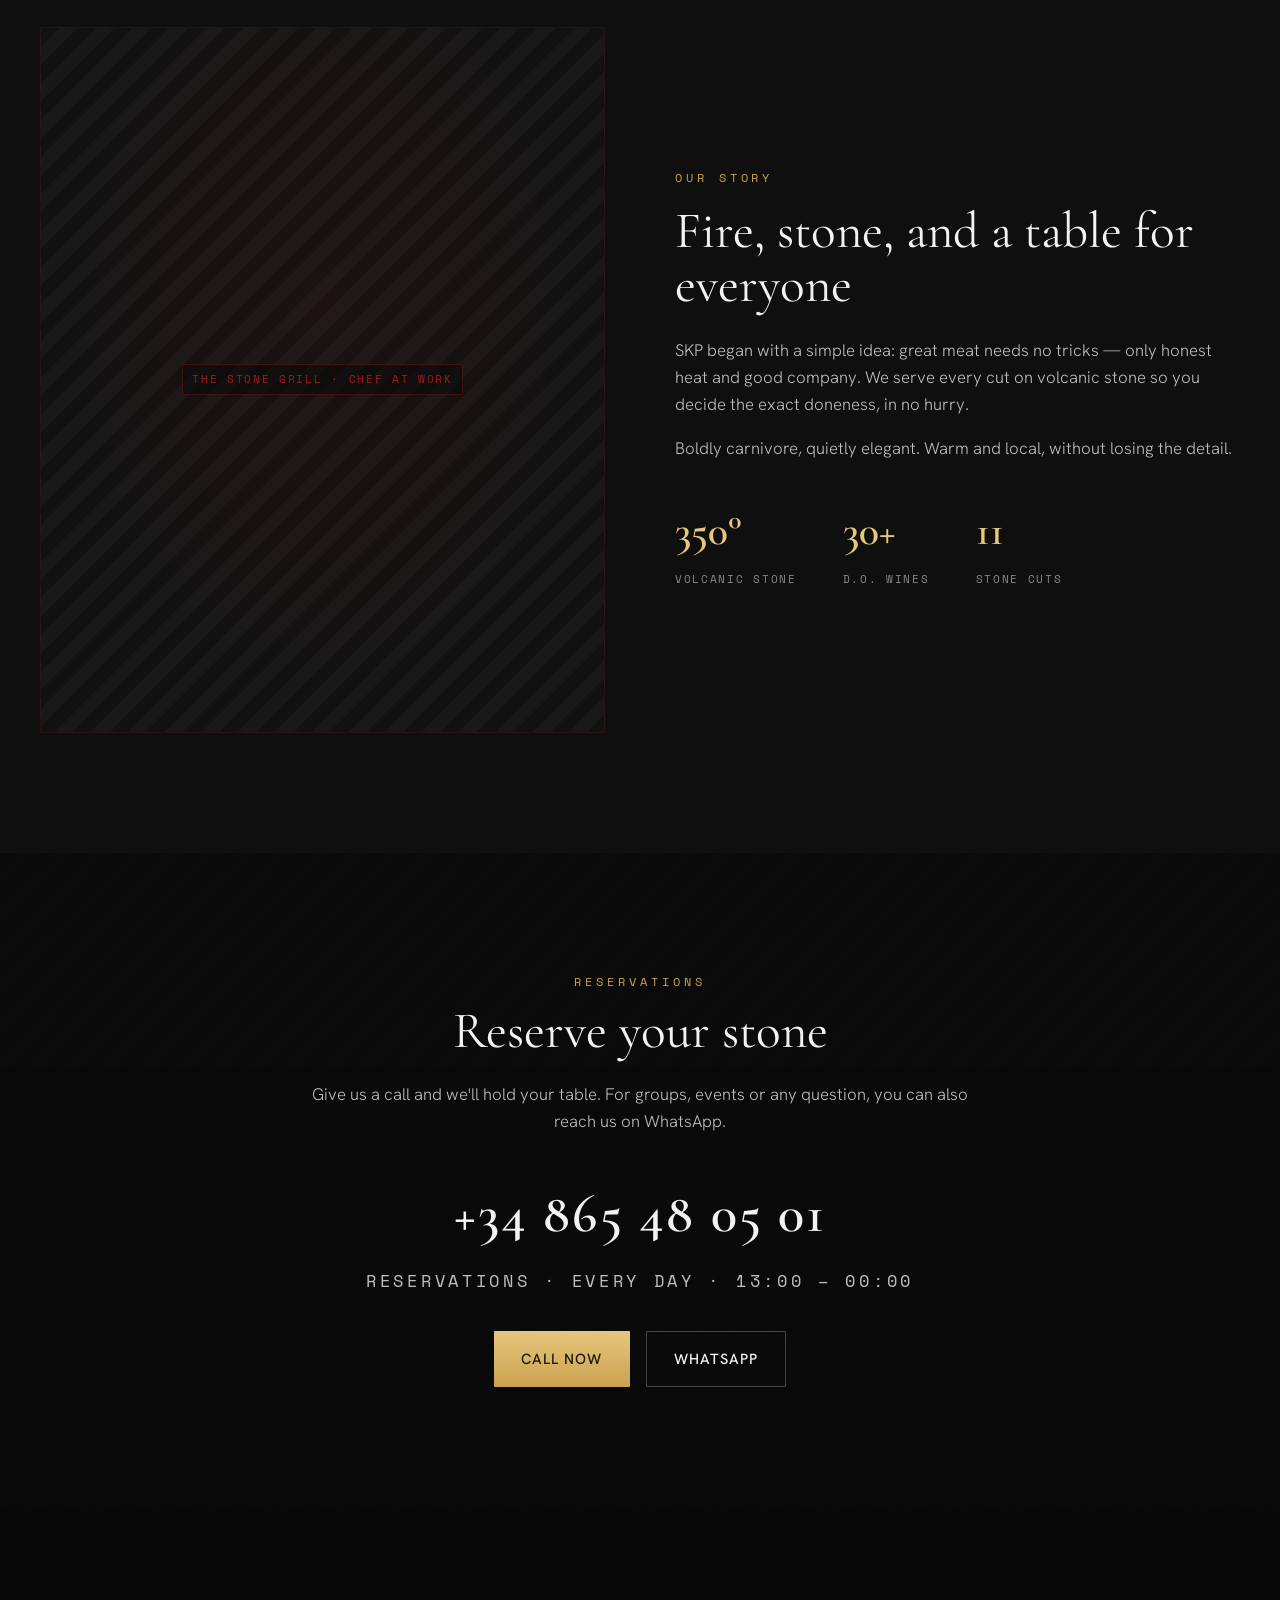
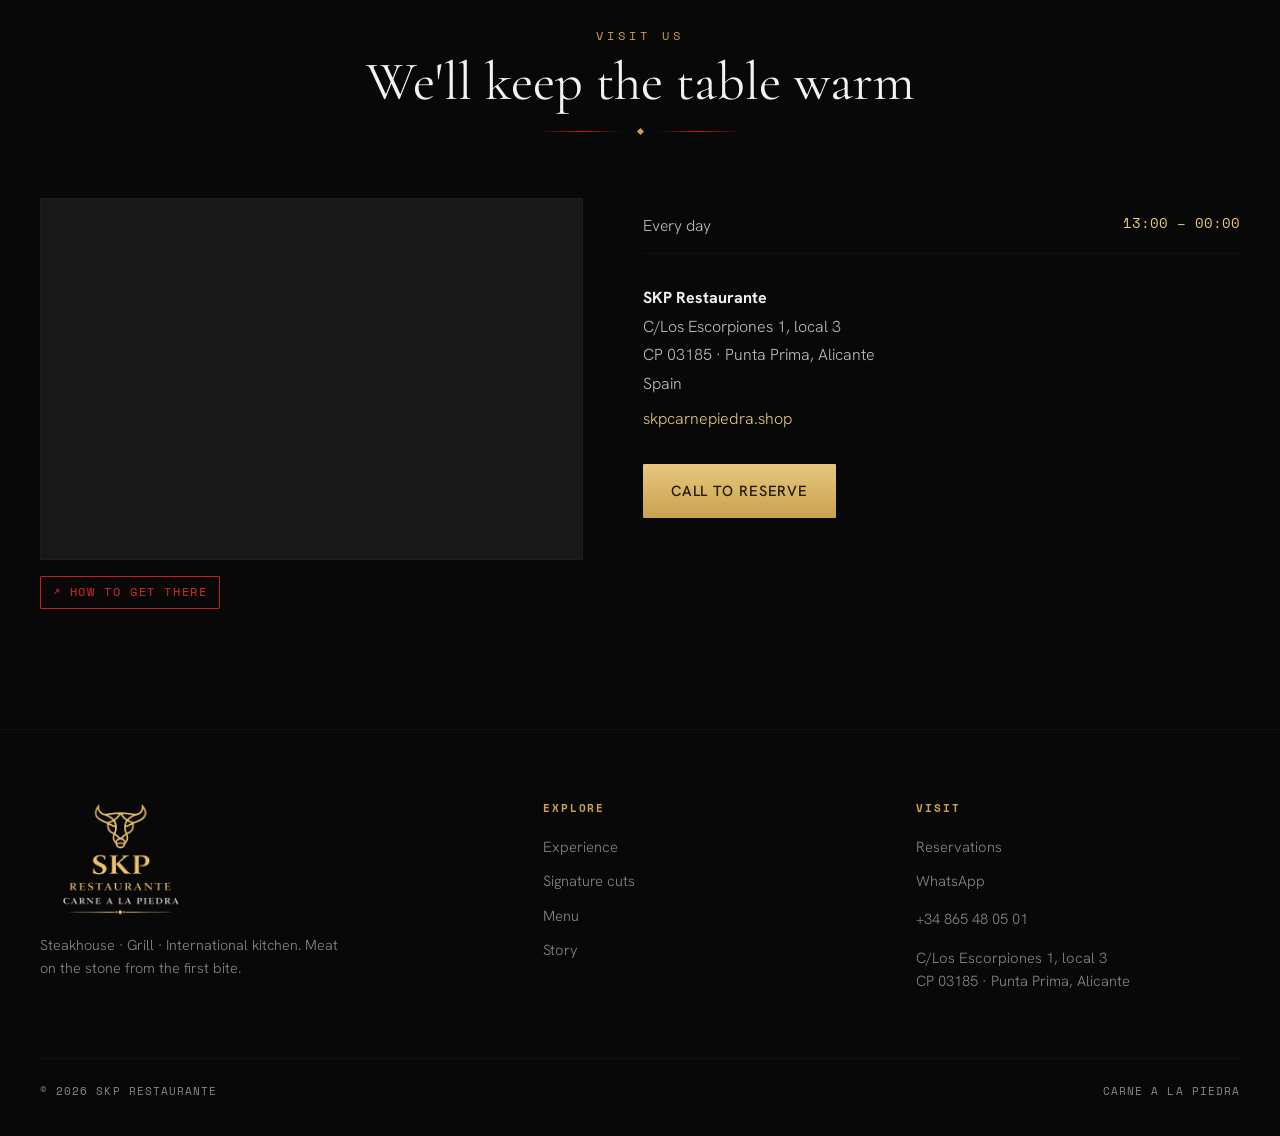
==== commit 79c5278f: "update phone and address" ====
--- a/SKP Homepage.html
+++ b/SKP Homepage.html
@@ -90,23 +90,27 @@
 .reserve{background:
   linear-gradient(rgba(8,8,8,.82),rgba(8,8,8,.92)),
   repeating-linear-gradient(135deg,#111 0,#111 13px,#181818 13px,#181818 26px)}
-.res-in{display:grid;grid-template-columns:1fr 1fr;gap:64px;align-items:center}
-.res-card{background:var(--coal);border:1px solid var(--line);padding:38px}
-.res-card h3{font-family:var(--f-display);font-size:1.9rem;margin-bottom:22px}
-.field{margin-bottom:16px}
-.field label{display:block;font-family:var(--f-mono);font-size:.62rem;letter-spacing:.14em;text-transform:uppercase;color:var(--muted);margin-bottom:7px}
-.field input,.field select{width:100%;background:var(--ink);border:1px solid var(--line-soft);color:var(--cream);
-  padding:13px 14px;font-family:var(--f-body);font-size:.95rem;border-radius:1px;transition:.2s}
-.field input:focus,.field select:focus{outline:none;border-color:var(--red)}
-.field-row{display:grid;grid-template-columns:1fr 1fr;gap:14px}
-.res-card .btn{width:100%;justify-content:center;margin-top:8px}
-.res-alt{margin-top:18px;text-align:center;font-size:.82rem;color:var(--muted)}
-.res-alt a{color:var(--gold-bright);border-bottom:1px solid var(--line)}
-.res-copy h2{font-family:var(--f-display);font-size:clamp(2.2rem,4vw,3.2rem);margin:18px 0 22px}
-.res-copy p{font-size:1.05rem;color:var(--smoke);max-width:460px}
+.res-center{text-align:center;max-width:680px;margin:0 auto}
+.res-center h2{font-family:var(--f-display);font-size:clamp(2.2rem,4vw,3.2rem);margin:14px 0 22px}
+.res-center p{font-size:1.05rem;color:var(--smoke);margin-bottom:36px}
+.phone-block{margin:36px 0}
+.phone-num{font-family:var(--f-display);font-size:clamp(2rem,5vw,3.4rem);font-weight:600;color:var(--cream);
+  letter-spacing:.04em;text-decoration:none;display:inline-block;transition:.2s}
+.phone-num:hover{color:var(--gold-bright)}
+.phone-sub{font-family:var(--f-mono);font-size:.66rem;letter-spacing:.22em;text-transform:uppercase;
+  color:var(--muted);margin-top:10px}
+.res-btns{display:flex;gap:16px;justify-content:center;flex-wrap:wrap;margin-top:32px}
 .res-contact{margin-top:34px;display:flex;flex-direction:column;gap:14px}
 .res-contact .row{display:flex;align-items:center;gap:14px;font-size:1rem}
 .res-contact .row .k{font-family:var(--f-mono);font-size:.62rem;letter-spacing:.14em;text-transform:uppercase;color:var(--gold);width:64px}
+
+/* map */
+.map-wrap{position:relative;overflow:hidden;min-height:360px;border:1px solid var(--line-soft);background:var(--coal)}
+.map-wrap iframe{width:100%;height:100%;min-height:360px;border:0;display:block;filter:grayscale(15%) contrast(1.05)}
+.map-btn{display:inline-flex;align-items:center;gap:.6em;font-family:var(--f-mono);font-size:.72rem;
+  letter-spacing:.14em;text-transform:uppercase;color:var(--red-bright);text-decoration:none;
+  padding:.55em 1em;border:1px solid var(--red);border-radius:1px;transition:.2s;margin-top:16px}
+.map-btn:hover{background:var(--red);color:#fff}
 
 /* visit */
 .visit{display:grid;grid-template-columns:1fr 1.1fr;gap:60px;align-items:stretch}
@@ -160,6 +164,8 @@
   /* Visit hours — allow time to wrap */
   .hours .hrow{flex-direction:column;gap:4px;align-items:flex-start}
   .hours .hrow span:last-child{font-size:.8rem}
+  /* Map height on mobile */
+  .map-wrap,.map-wrap iframe{min-height:260px}
   /* Footer */
   .foot-top{grid-template-columns:1fr;gap:36px}
   .foot-bottom{flex-direction:column;gap:10px}
@@ -342,36 +348,17 @@
 <!-- RESERVE -->
 <section id="reserve" class="reserve sec-pad">
   <div class="wrap">
-    <div class="res-in">
-      <div class="res-copy">
-        <div class="eyebrow" data-es="Reservas" data-fr="Réservations">Reservations</div>
-        <h2 data-es="Reserva tu piedra" data-fr="Réservez votre pierre">Reserve your stone</h2>
-        <p data-es="Mesas para dos o para toda la familia. Asegura la tuya en segundos — o escríbenos por WhatsApp y lo arreglamos al momento." data-fr="Tables pour deux ou pour toute la famille. Sécurisez la vôtre en quelques secondes — ou envoyez-nous un message sur WhatsApp et nous arrangerons cela immédiatement.">Tables for two or for the whole family. Secure yours in seconds — or message us on WhatsApp and we'll sort it right away.</p>
-        <div class="res-contact">
-          <div class="row"><span class="k" data-es="Tel." data-fr="Tél.">Phone</span><a href="tel:+34000000000" style="color:var(--cream)">+34 000 000 000</a></div>
-          <div class="row"><span class="k">WhatsApp</span><a href="https://wa.me/34000000000" style="color:var(--gold-bright)" data-es="Escríbenos →" data-fr="Écrivez-nous →">Message us →</a></div>
-          <div class="row"><span class="k" data-es="Grupos" data-fr="Groupes">Groups</span><span style="color:var(--smoke)" data-es="Menús para grupos y eventos" data-fr="Menus de groupe et d'événements disponibles">Group &amp; event menus available</span></div>
-        </div>
-      </div>
-      <div class="res-card">
-        <h3 data-es="Pide tu mesa" data-fr="Réservez votre table">Book a table</h3>
-        <div class="field-row">
-          <div class="field"><label data-es="Fecha" data-fr="Date">Date</label><input type="date" value="2026-06-14"></div>
-          <div class="field"><label data-es="Hora" data-fr="Heure">Time</label>
-            <select><option>13:30</option><option>14:00</option><option>14:30</option><option selected>21:00</option><option>21:30</option><option>22:00</option></select>
-          </div>
-        </div>
-        <div class="field-row">
-          <div class="field"><label data-es="Comensales" data-fr="Convives">Guests</label>
-            <select><option>1</option><option selected>2</option><option>3</option><option>4</option><option>5</option><option>6</option><option data-es="7 o más" data-fr="7+">7+</option></select>
-          </div>
-          <div class="field"><label data-es="Zona" data-fr="Zone">Area</label>
-            <select><option data-es="Salón" data-fr="Salle à manger">Dining room</option><option data-es="Terraza" data-fr="Terrasse">Terrace</option><option data-es="Barra" data-fr="Bar">Bar</option></select>
-          </div>
-        </div>
-        <div class="field"><label data-es="Nombre" data-fr="Nom">Name</label><input type="text" placeholder="Your name" data-es-ph="Tu nombre" data-fr-ph="Votre nom"></div>
-        <button class="btn btn-gold" data-es="Confirmar reserva" data-fr="Confirmer la réservation">Confirm reservation</button>
-        <div class="res-alt" data-es="Sin coste · Confirmación inmediata por SMS" data-fr="Gratuit · Confirmation immédiate par SMS">No fee · Instant SMS confirmation</div>
+    <div class="res-center">
+      <div class="eyebrow" data-es="Reservas" data-fr="Réservations">Reservations</div>
+      <h2 data-es="Reserva tu piedra" data-fr="Réservez votre pierre">Reserve your stone</h2>
+      <p data-es="Llámanos y te guardamos mesa. Para grupos, eventos o cualquier consulta, también puedes escribirnos por WhatsApp." data-fr="Appelez-nous et nous vous réservons une table. Pour les groupes, événements ou toute question, vous pouvez aussi nous écrire sur WhatsApp.">Give us a call and we'll hold your table. For groups, events or any question, you can also reach us on WhatsApp.</p>
+      <div class="phone-block">
+        <a class="phone-num" href="tel:+34865480501">+34 865 48 05 01</a>
+        <p class="phone-sub" data-es="Reservas · Todos los días · 13:00 – 00:00" data-fr="Réservations · Tous les jours · 13:00 – 00:00">Reservations · Every day · 13:00 – 00:00</p>
+      </div>
+      <div class="res-btns">
+        <a href="tel:+34865480501" class="btn btn-gold" data-es="Llamar ahora" data-fr="Appeler maintenant">Call now</a>
+        <a href="https://wa.me/34865480501" class="btn btn-ghost" data-es="WhatsApp" data-fr="WhatsApp">WhatsApp</a>
       </div>
     </div>
   </div>
@@ -386,18 +373,29 @@
       <div class="rule"><span class="dot"></span></div>
     </div>
     <div class="visit">
-      <div class="ph" data-label="MAP · DINING ROOM INTERIOR"></div>
+      <div>
+        <div class="map-wrap">
+          <iframe
+            src="https://www.google.com/maps/embed?pb=!1m18!1m12!1m3!1d3146.2276529080114!2d-0.7156062999999999!3d37.9484701!2m3!1f0!2f0!3f0!3m2!1i1024!2i768!4f13.1!3m3!1m2!1s0xd6307dffe2c61af%3A0x409c6e7f0f9b210a!2sskp%20carne%20piedra!5e0!3m2!1ses!2ses!4v1748904452078!5m2!1ses!2ses"
+            allowfullscreen="" loading="lazy" referrerpolicy="no-referrer-when-downgrade"
+            title="SKP Restaurante en Google Maps"></iframe>
+        </div>
+        <a class="map-btn"
+          href="https://www.google.com/maps/dir/?api=1&destination=C%2FLos+Escorpiones+1%2C+local+3%2C+03185+Punta+Prima%2C+Alicante"
+          target="_blank" rel="noopener"
+          data-es="↗ Cómo llegar" data-fr="↗ Comment s'y rendre">↗ How to get there</a>
+      </div>
       <div>
         <div class="hours">
-          <div class="hrow"><span data-es="Lunes – Jueves" data-fr="Lundi – Jeudi">Monday – Thursday</span><span>13:00 – 16:30 · 20:00 – 23:30</span></div>
-          <div class="hrow"><span data-es="Viernes – Sábado" data-fr="Vendredi – Samedi">Friday – Saturday</span><span>13:00 – 17:00 · 20:00 – 00:30</span></div>
-          <div class="hrow"><span data-es="Domingo" data-fr="Dimanche">Sunday</span><span>13:00 – 17:00</span></div>
+          <div class="hrow"><span data-es="Todos los días" data-fr="Tous les jours">Every day</span><span>13:00 – 00:00</span></div>
           <div class="addr">
-            <strong style="color:var(--cream)" data-es="SKP Restaurante" data-fr="SKP Restaurante">SKP Restaurante</strong><br>
-            <span data-es="Calle de Ejemplo, 00 · 00000 · España" data-fr="Calle de Ejemplo, 00 · 00000 · Espagne">Calle de Ejemplo, 00 · 00000 · Spain</span><br>
-            <a href="https://skpcarnepiedra.shop/" style="color:var(--gold-bright)">skpcarnepiedra.shop</a>
+            <strong style="color:var(--cream)">SKP Restaurante</strong><br>
+            <span>C/Los Escorpiones 1, local 3</span><br>
+            <span>CP 03185 · Punta Prima, Alicante</span><br>
+            <span data-es="España" data-fr="Espagne">Spain</span><br>
+            <a href="https://skpcarnepiedra.shop/" style="color:var(--gold-bright);margin-top:6px;display:inline-block">skpcarnepiedra.shop</a>
           </div>
-          <a href="#reserve" class="btn btn-gold" style="margin-top:30px;align-self:flex-start" data-es="Reservar ahora" data-fr="Réserver maintenant">Reserve now</a>
+          <a href="tel:+34865480501" class="btn btn-gold" style="margin-top:30px;align-self:flex-start" data-es="Llamar para reservar" data-fr="Appeler pour réserver">Call to reserve</a>
         </div>
       </div>
     </div>
@@ -422,9 +420,9 @@
       <div class="foot-col">
         <h5 data-es="Visítanos" data-fr="Nous visiter">Visit</h5>
         <a href="#reserve" data-es="Reservas" data-fr="Réservations">Reservations</a>
-        <a href="https://wa.me/34000000000">WhatsApp</a>
-        <p>+34 000 000 000</p>
-        <p data-es="Calle de Ejemplo, 00 · España" data-fr="Calle de Ejemplo, 00 · Espagne">Calle de Ejemplo, 00 · Spain</p>
+        <a href="https://wa.me/34865480501">WhatsApp</a>
+        <p>+34 865 48 05 01</p>
+        <p>C/Los Escorpiones 1, local 3<br>CP 03185 · Punta Prima, Alicante</p>
       </div>
     </div>
     <div class="foot-bottom">
